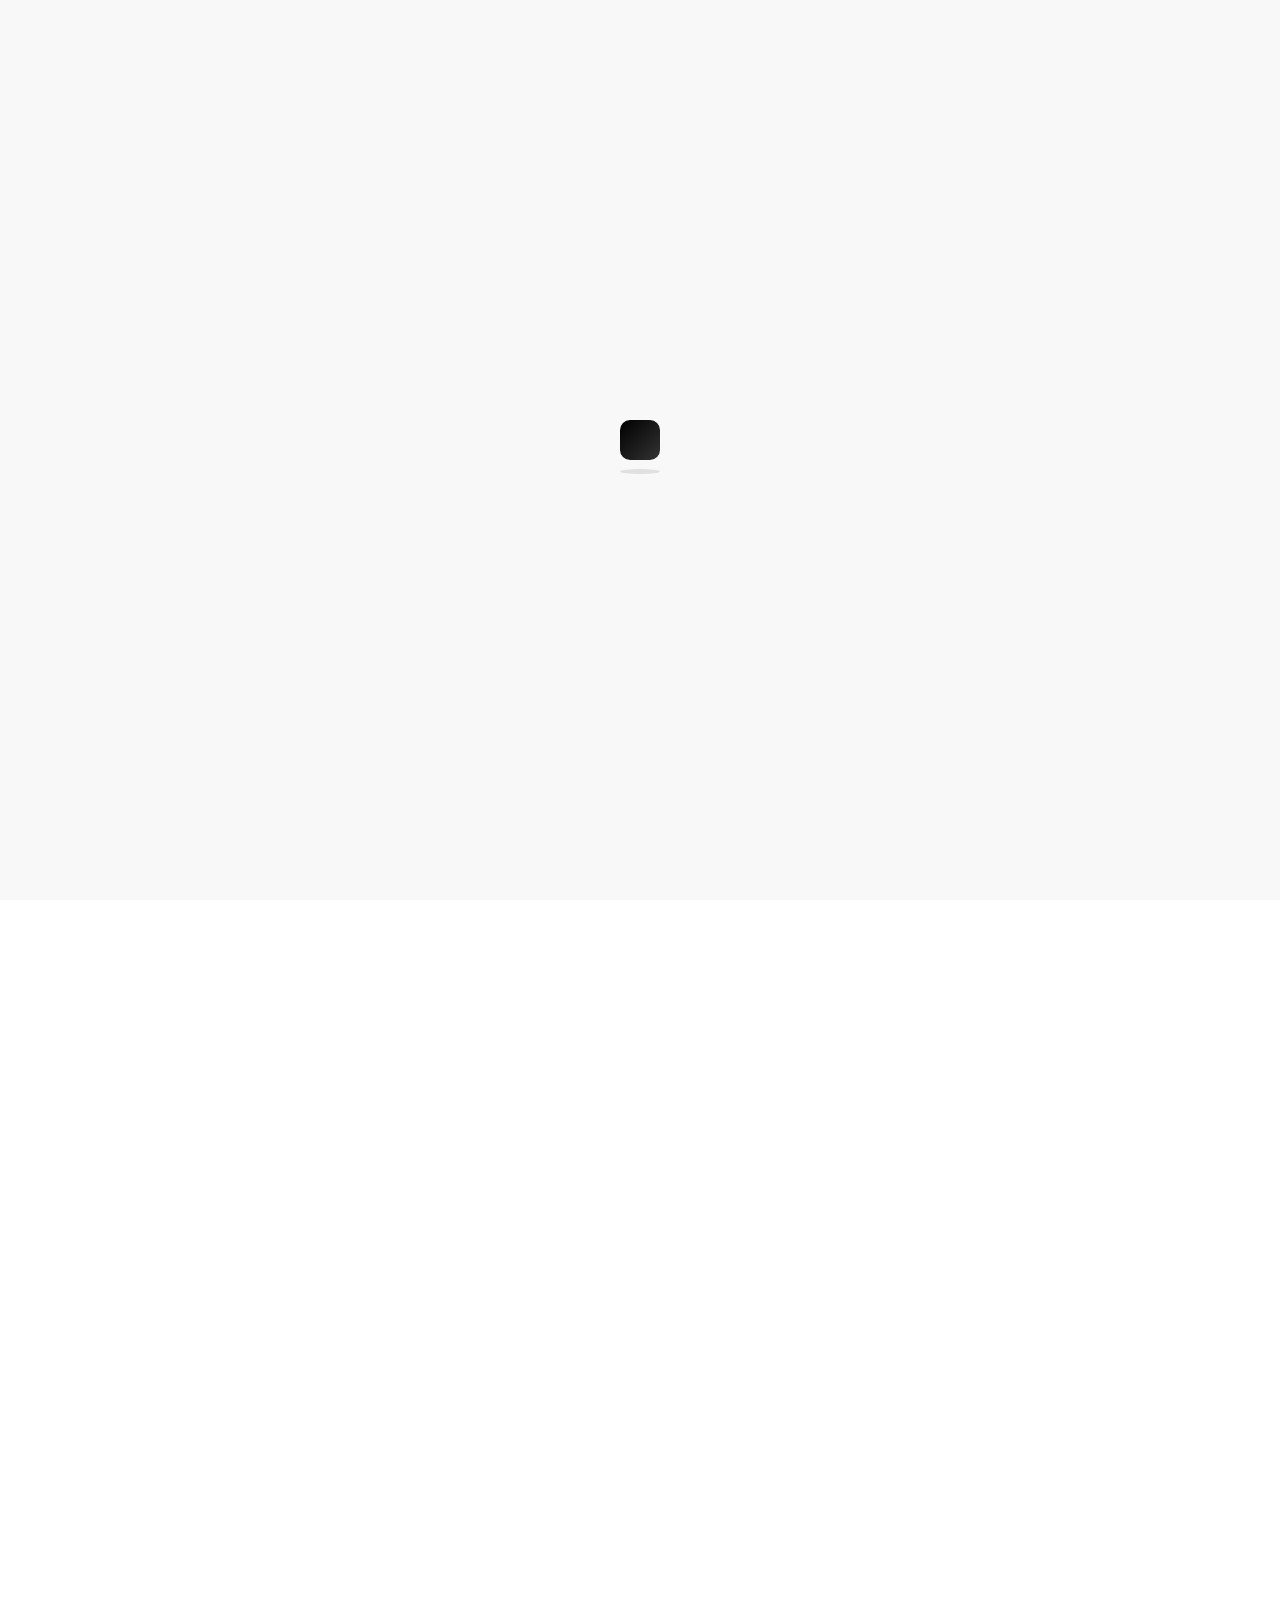
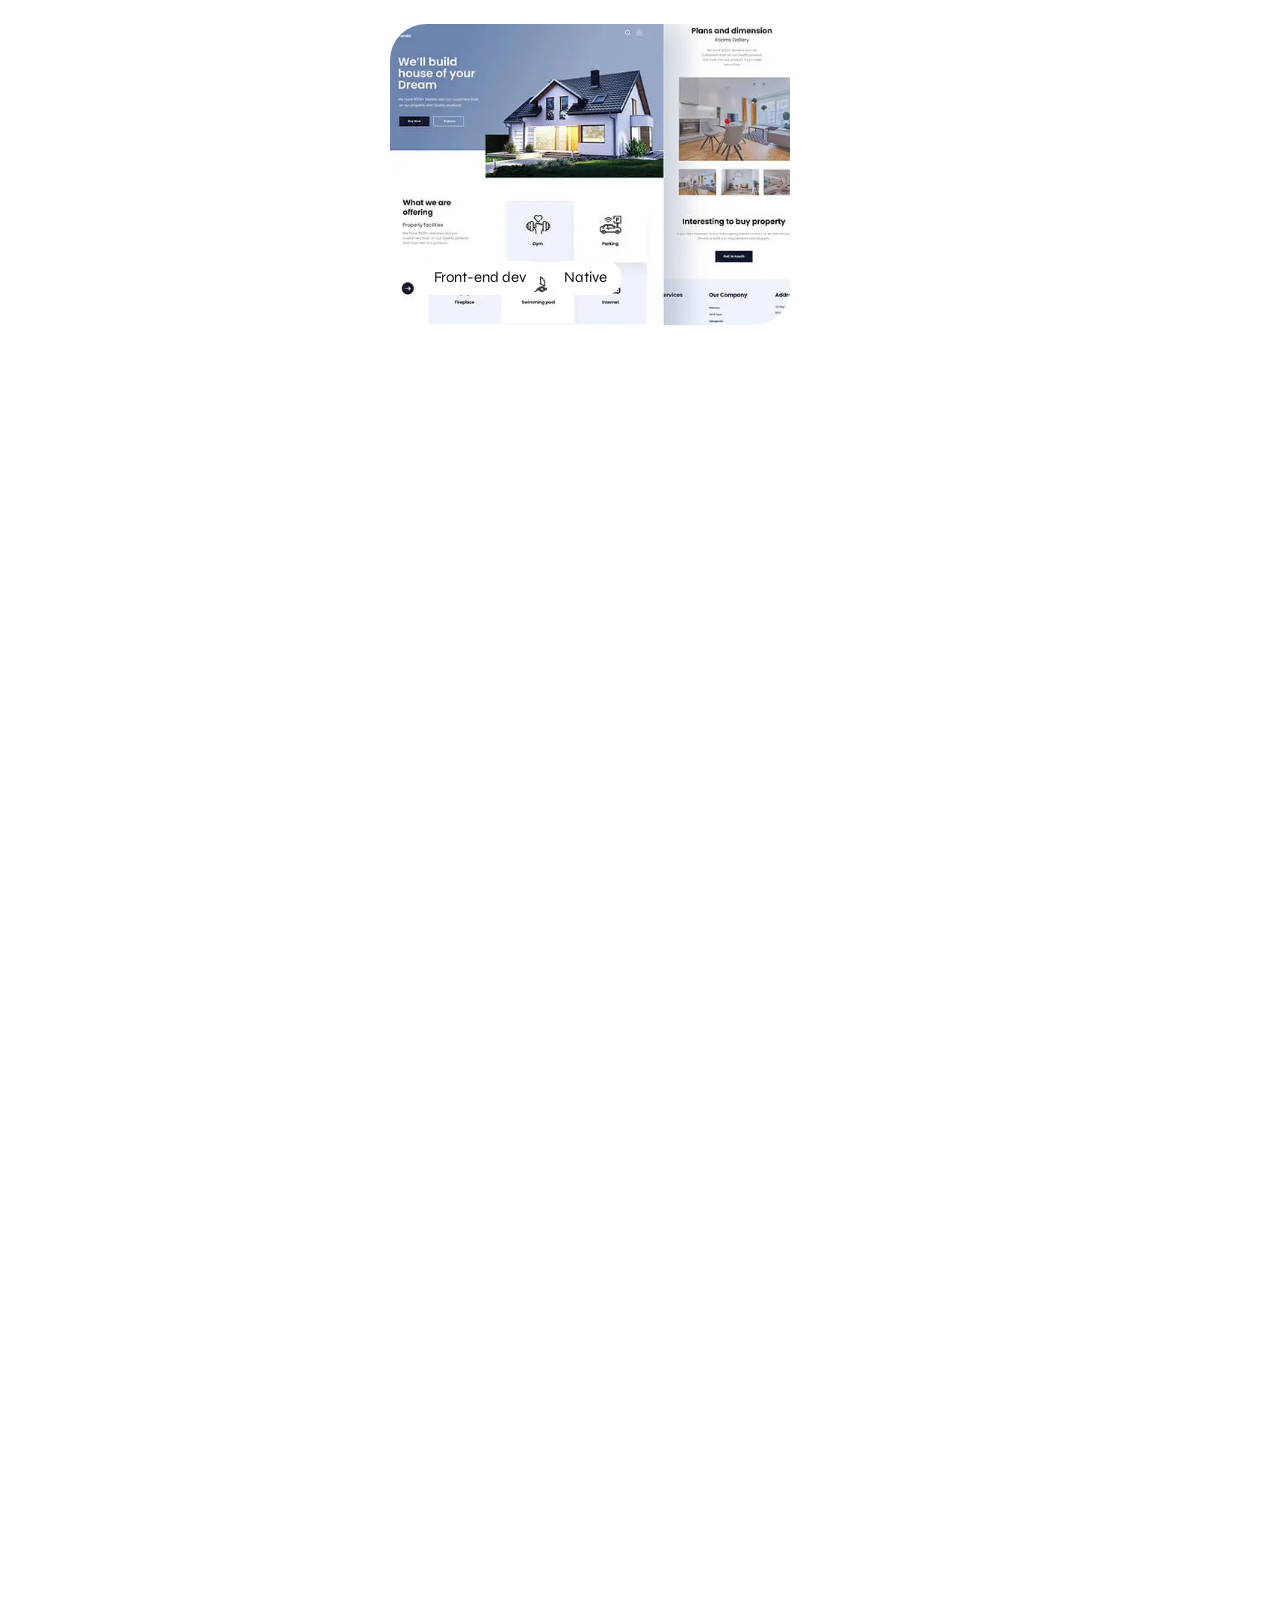
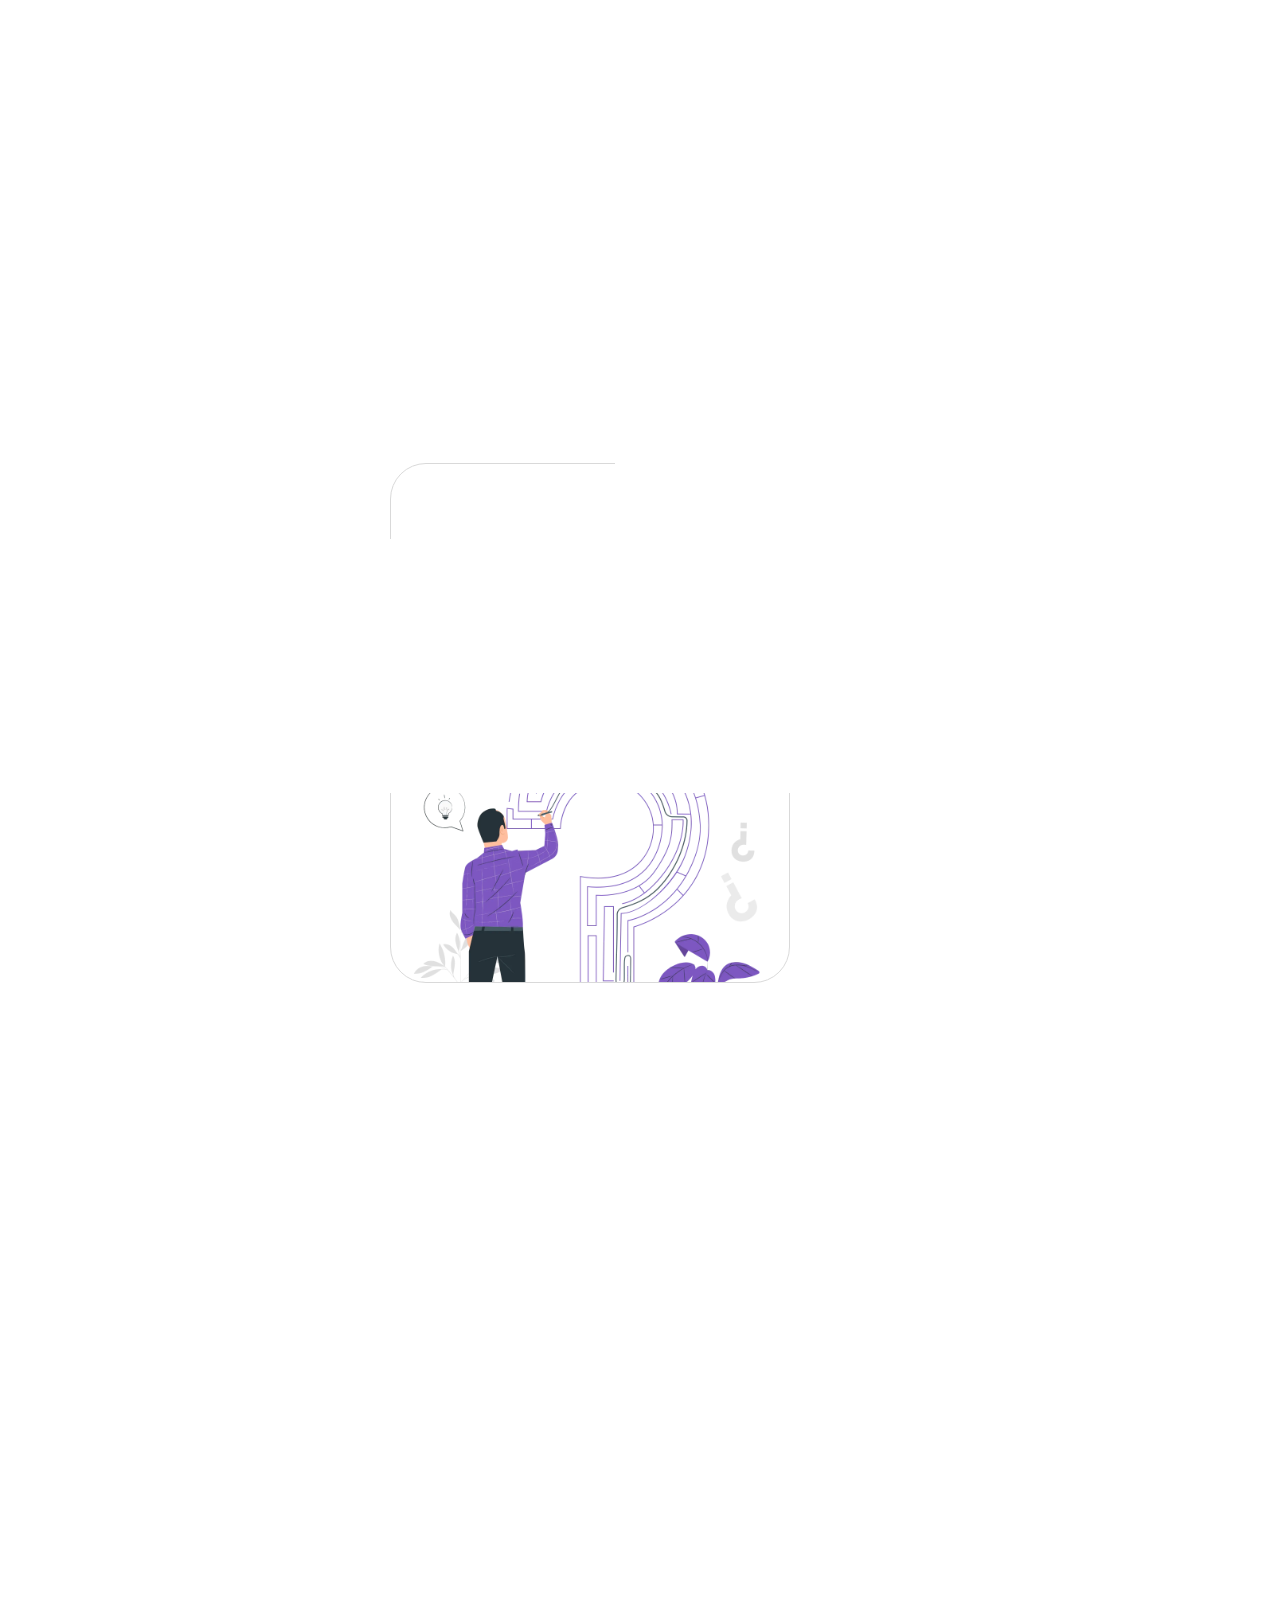
==== index.html @ 7b9ec15d "refactor: update stylesheet links to load with print media for improved performance" ====
<!DOCTYPE html>
<html lang="en" dir="ltr">
  <head>
    <meta charset="UTF-8" />

    <!-- Page Title -->
    <title>Anouar Khalil Azzouz</title>

    <!-- Page Icon -->
    <link rel="icon" href="img/favicon/AK.png" />

    <!-- Viewport Meta-->
    <meta http-equiv="X-UA-Compatible" content="IE=edge" />
    <meta
      name="viewport"
      content="width=device-width, initial-scale=1, maximum-scale=1"
    />
    <meta name="mobile-web-app-capable" content="yes" />
    <meta
      name="google-site-verification"
      content="oonqhAjTRq9hb4JPbHHqnruYHfbL46I64xNKysS7otI"
    />
    <meta
      name="description"
      content="Portfolio website of Anouar Khalil Azzouz, a computer science graduate and AI Master's student specializing in web development and artificial intelligence."
    />
    <meta
      name="keywords"
      content="Anouar Khalil Azzouz, portfolio, website, GitHub Pages, computer science, artificial intelligence, React, web developer, Batna, Algeria"
    />

    <!-- Template Styles Start -->
    <link
      rel="stylesheet"
      href="/css/loaders/loader.css"
      media="print"
      onload="this.media='all'"
    />
    <link
      rel="stylesheet"
      href="/css/plugins.css"
      media="print"
      onload="this.media='all'"
    />
    <link
      rel="stylesheet"
      href="/css/main.css"
      media="print"
      onload="this.media='all'"
    />
    <link
      href="https://fonts.googleapis.com/css2?family=Syne:wght@400..800&display=swap"
      rel="stylesheet"
    />

    <!-- Template Styles End -->

    <!-- Custom Browser Color Start -->
    <meta
      name="theme-color"
      media="(prefers-color-scheme: light)"
      content="#dcdce7"
    />
    <meta
      name="theme-color"
      media="(prefers-color-scheme: dark)"
      content="#111111"
    />
    <meta name="msapplication-navbutton-color" content="#111111" />
    <meta name="apple-mobile-web-app-capable" content="yes" />
    <meta
      name="apple-mobile-web-app-status-bar-style"
      content="black-translucent"
    />
    <!-- Custom Browser Color End -->
  </head>

  <body>
    <!-- Loader Start -->
    <div id="loader" class="loader">
      <div id="loaderContent" class="loader__content">
        <div class="loader__shadow"></div>
        <div class="loader__box"></div>
      </div>
    </div>
    <!-- Loader End -->

    <!-- Header Start -->
    <header id="header" class="header d-flex justify-content-between">
      <!-- Navigation Menu Start -->
      <div class="header__navigation">
        <nav id="menu" class="menu">
          <ul class="menu__list d-flex justify-content-start">
            <li class="menu__item">
              <a class="menu__link btn" href="#home">
                <span class="menu__caption">Home</span>
                <i class="ph-bold ph-house-simple"></i>
              </a>
            </li>
            <li class="menu__item">
              <a class="menu__link btn" href="#portfolio">
                <span class="menu__caption">Portfolio</span>
                <i class="ph-bold ph-squares-four"></i>
              </a>
            </li>
            <li class="menu__item">
              <a class="menu__link btn" href="#about">
                <span class="menu__caption">About Me</span>
                <i class="ph-bold ph-user"></i>
              </a>
            </li>
            <li class="menu__item">
              <a class="menu__link btn" href="#resume">
                <span class="menu__caption">Resume</span>
                <i class="ph-bold ph-article"></i>
              </a>
            </li>
            <li class="menu__item">
              <a class="menu__link btn" href="#contact">
                <span class="menu__caption">Contact</span>
                <i class="ph-bold ph-envelope"></i>
              </a>
            </li>
          </ul>
        </nav>
      </div>
      <!-- Navigation Menu End -->

      <!-- Header Controls Start -->
      <div class="header__controls d-flex justify-content-end">
        <button
          id="color-switcher"
          class="color-switcher header__switcher btn"
          type="button"
          role="switch"
          aria-label="light/dark mode"
          aria-checked="true"
        ></button>
        <a
          id="notify-trigger"
          class="header__trigger btn"
          href="mailto:azzouzkhalil5@gmail.com?subject=Message%20from%20your%20site"
        >
          <span class="trigger__caption">Let's Talk</span>
          <i class="ph-bold ph-chat-dots"></i>
        </a>
      </div>
      <!-- Header Controls End -->
    </header>
    <!-- Header End -->

    <!-- Avatar Side Block Start -->
    <div id="avatar" class="avatar">
      <div
        class="avatar__container d-flex flex-column justify-content-lg-between"
      >
        <!-- image and logo -->
        <div class="avatar__block">
          <div class="avatar__logo d-flex align-items-center"></div>
          <div class="avatar__image">
            <img
              src="img/avatars/myPic.jpg"
              alt="Braxton - Personal Portfolio & Resume HTML Template Avatar"
            />
          </div>
        </div>
        <!-- data caption #1 -->
        <div class="avatar__block">
          <h6>
            <small class="top">Specialization:</small>
            Web Developer
          </h6>
        </div>
        <!-- data caption #2 -->
        <div class="avatar__block">
          <h6>
            <small class="top">Based in:</small>
            Batna, Algeria
          </h6>
        </div>
        <!-- socials and CTA button -->
        <div class="avatar__block">
          <div class="avatar__socials">
            <ul class="socials-square d-flex justify-content-between">
              <li class="socials-square__item">
                <a
                  class="socials-square__link btn"
                  href="https://www.facebook.com/anwrk.azz"
                  target="_blank"
                  ><i class="ph-bold ph-facebook-logo"></i
                ></a>
              </li>
              <li class="socials-square__item">
                <a
                  class="socials-square__link btn"
                  href="https://www.instagram.com/https.khalil.io/"
                  target="_blank"
                  ><i class="ph-bold ph-instagram-logo"></i
                ></a>
              </li>
              <li class="socials-square__item">
                <a
                  class="socials-square__link btn"
                  href="https://www.linkedin.com/in/anwrk/"
                  target="_blank"
                  ><i class="ph-bold ph-linkedin-logo"></i>
                </a>
              </li>
              <li class="socials-square__item">
                <a
                  class="socials-square__link btn"
                  href="https://t.me/Anwr4k"
                  target="_blank"
                  ><i class="ph-bold ph-telegram-logo"></i
                ></a>
              </li>
              <li class="socials-square__item">
                <a
                  class="socials-square__link btn"
                  href="https://github.com/Anwrk"
                  target="_blank"
                  ><i class="ph-bold ph-github-logo"></i
                ></a>
              </li>
            </ul>
          </div>
          <div class="avatar__btnholder">
            <a
              class="btn btn-default btn-fullwidth btn-hover btn-hover-accent"
              href="#contact"
              target="_blank"
            >
              <span class="btn-caption">Let's Work Together!</span>
            </a>
          </div>
        </div>
      </div>
    </div>
    <!-- Avatar Side Block End -->

    <!-- Page Content Start -->
    <div id="content" class="content">
      <div class="content__wrapper">
        <!-- Intro Section Start -->
        <section id="home" class="main intro">
          <!-- Headline Start -->
          <div
            id="headline"
            class="headline d-flex align-items-start flex-column"
            data-speed="1"
          >
            <p class="headline__subtitle animate-headline">
              <svg
                xmlns="http://www.w3.org/2000/svg"
                x="0px"
                y="0px"
                width="13px"
                height="13px"
                viewBox="0 0 13 13"
                fill="currentColor"
              >
                <path
                  fill="currentColor"
                  d="M5.6,12.6c-0.5-0.8-0.7-2.4-1.7-3.5c-1-1-2.7-1.2-3.5-1.7C-0.1,7-0.1,6,0.4,5.6c0.8-0.5,2.3-0.6,3.5-1.8
                  C5,2.8,5.1,1.2,5.6,0.4C6-0.1,7-0.1,7.4,0.4c0.5,0.8,0.7,2.4,1.8,3.5c1.2,1.2,2.6,1.2,3.5,1.7c0.6,0.4,0.6,1.4,0,1.7
                  C11.8,7.9,10.2,8,9.1,9.1c-1,1-1.2,2.7-1.7,3.5C7,13.1,6,13.1,5.6,12.6z"
                />
              </svg>
              <span>Let's meet!</span>
            </p>
            <h1 class="headline__title animate-headline">
              I'm Anouar Khalil Azzouz<br />
              Web Developer & UI Designer.
            </h1>
            <div class="headline__btnholder d-flex flex-column flex-sm-row">
              <a
                class="btn mobile-vertical btn-default btn-hover btn-hover-accent-mobile animate-headline"
                href="#portfolio"
              >
                <span class="btn-caption">My Works</span>
                <i class="ph-bold ph-squares-four"></i>
              </a>
              <a
                class="btn mobile-vertical btn-default btn-hover btn-hover-outline-mobile animate-headline"
                href="soon.html"
              >
                <span class="btn-caption">Download CV</span>
                <i class="ph-bold ph-download-simple"></i>
              </a>
            </div>
          </div>
          <!-- Headline End -->

          <!-- Scroll Button Start -->
          <div class="rotating-btn">
            <a href="#portfolio" class="rotating-btn__link slide-down">
              <!-- SVG rotating text -->
              <svg
                version="1.1"
                xmlns="http://www.w3.org/2000/svg"
                xmlns:xlink="http://www.w3.org/1999/xlink"
                x="0px"
                y="0px"
                viewBox="0 0 120 120"
                style="enable-background: new 0 0 120 120"
                xml:space="preserve"
                class="animate-rotation"
                data-value="360"
              >
                <defs>
                  <path
                    id="textPath"
                    d="M110,59.5c0,27.6-22.4,50-50,50s-50-22.4-50-50s22.4-50,50-50S110,31.9,110,59.5z"
                  />
                </defs>
                <g>
                  <use xlink:href="#textPath" fill="none"></use>
                  <text>
                    <!-- button text here!!! -->
                    <textPath xlink:href="#textPath">
                      Scroll for More * Scroll for More *
                    </textPath>
                  </text>
                </g>
              </svg>
              <!-- arrow icon -->
              <i class="ph-bold ph-arrow-down"></i>
            </a>
          </div>
          <!-- Scroll Button End -->
        </section>
        <!-- Intro Section End -->

        <!-- Portfolio Section Start -->
        <section id="portfolio" class="inner inner-first portfolio">
          <!-- Content Block - H2 Section Title Start -->
          <div class="content__block section-grid-title">
            <p class="h2__subtitle animate-in-up">
              <svg
                xmlns="http://www.w3.org/2000/svg"
                x="0px"
                y="0px"
                width="13px"
                height="13px"
                viewBox="0 0 13 13"
                fill="currentColor"
              >
                <path
                  fill="currentColor"
                  d="M5.6,12.6c-0.5-0.8-0.7-2.4-1.7-3.5c-1-1-2.7-1.2-3.5-1.7C-0.1,7-0.1,6,0.4,5.6c0.8-0.5,2.3-0.6,3.5-1.8
                  C5,2.8,5.1,1.2,5.6,0.4C6-0.1,7-0.1,7.4,0.4c0.5,0.8,0.7,2.4,1.8,3.5c1.2,1.2,2.6,1.2,3.5,1.7c0.6,0.4,0.6,1.4,0,1.7
                  C11.8,7.9,10.2,8,9.1,9.1c-1,1-1.2,2.7-1.7,3.5C7,13.1,6,13.1,5.6,12.6z"
                />
              </svg>
              <span>Portfolio</span>
            </p>
            <h2 class="h2__title animate-in-up">
              Check out my featured projects
            </h2>
          </div>
          <!-- Content Block - H2 Section Title End -->

          <!-- Content Block - Works Gallery Start -->
          <div class="content__block grid-block">
            <div class="container-fluid px-0 inner__gallery">
              <div
                class="row gx-0 my-gallery"
                itemscope
                itemtype="http://schema.org/ImageGallery"
              >
                <!-- Works Gallery Single Item Start -->
                <figure
                  class="col-12 col-md-6 gallery__item grid-item animate-card-2"
                  itemprop="associatedMedia"
                  itemscope
                  itemtype="http://schema.org/ImageObject"
                >
                  <a
                    href="img/works/1400x1400_w01.webp"
                    data-image="img/works/1400x1400_w01.webp"
                    class="gallery__link"
                    itemprop="contentUrl"
                    data-size="1400x1400"
                  >
                    <img
                      src="img/works/800_w01-thumb.webp"
                      class="gallery__image"
                      itemprop="thumbnail"
                      alt="Image description"
                    />
                  </a>
                  <figcaption
                    class="gallery__descr"
                    itemprop="caption description"
                  >
                    <h5>Project</h5>
                    <div class="card__tags d-flex flex-wrap">
                      <span class="rounded-tag opposite">Front-end Dev</span>
                      <span class="rounded-tag opposite">ReactJs</span>
                    </div>
                    <p class="small">
                      Lorem ipsum dolor sit amet, consectetur adipisicing elit.
                      Facilis voluptatem vitae, vel itaque cumque harum dolore
                      ab nulla expedita provident natus nisi eveniet incidunt
                      quibusdam magni in quasi odio perspiciatis!
                    </p>
                  </figcaption>
                </figure>
                <!-- Works Gallery Single Item End -->

                <!-- Works Gallery Single Item Start -->
                <figure
                  class="col-12 col-md-6 gallery__item grid-item animate-card-2"
                  itemprop="associatedMedia"
                  itemscope
                  itemtype="http://schema.org/ImageObject"
                >
                  <a
                    href="img/works/1400x1400_w03.webp"
                    data-image="img/works/800_w03-thumb.webp"
                    class="gallery__link"
                    itemprop="contentUrl"
                    data-size="1400x1400"
                  >
                    <img
                      src="img/works/800_w03-thumb.webp"
                      class="gallery__image"
                      itemprop="thumbnail"
                      alt="Image description"
                    />
                  </a>
                  <figcaption
                    class="gallery__descr opposite"
                    itemprop="caption description"
                  >
                    <h5 class="opposite">Project</h5>
                    <div class="card__tags d-flex flex-wrap">
                      <span class="rounded-tag">Full Stack</span>
                      <span class="rounded-tag">Native</span>
                    </div>
                    <p class="small">
                      Lorem ipsum dolor sit amet, consectetur adipisicing elit.
                      Distinctio laboriosam nam quasi at veritatis suscipit
                      tenetur labore laudantium ipsum. Ducimus nisi velit,
                      labore aliquam asperiores commodi voluptate ipsa? Omnis,
                      expedita?
                    </p>
                  </figcaption>
                </figure>
                <!-- Works Gallery Single Item End -->

                <!-- Works Gallery Single Item Start -->
                <figure
                  class="col-12 col-md-6 gallery__item grid-item animate-card-2"
                  itemprop="associatedMedia"
                  itemscope
                  itemtype="http://schema.org/ImageObject"
                >
                  <a
                    href="img/works/1400x1400_w02.webp"
                    data-image="img/works/800_w02-thumb.webp"
                    class="gallery__link"
                    itemprop="contentUrl"
                    data-size="1400x1400"
                  >
                    <img
                      src="img/works/800_w02-thumb.webp"
                      class="gallery__image"
                      itemprop="thumbnail"
                      alt="Image description"
                    />
                  </a>
                  <figcaption
                    class="gallery__descr opposite"
                    itemprop="caption description"
                  >
                    <h5 class="opposite">Project</h5>
                    <div class="card__tags d-flex flex-wrap">
                      <span class="rounded-tag">Front-end dev</span>
                      <span class="rounded-tag">Native</span>
                    </div>
                    <p class="small">
                      Lorem ipsum dolor sit amet consectetur adipisicing elit.
                      Itaque fugiat id necessitatibus saepe nemo, nisi ea nulla
                      alias cumque. A aliquid eos eius iusto necessitatibus
                      ullam quibusdam distinctio nulla delectus!
                    </p>
                  </figcaption>
                </figure>
                <!-- Works Gallery Single Item End -->

                <!-- Works Gallery Single Item Start -->
                <figure
                  class="col-12 col-md-6 gallery__item grid-item animate-card-2"
                  itemprop="associatedMedia"
                  itemscope
                  itemtype="http://schema.org/ImageObject"
                >
                  <a
                    href="img/works/1400x1400_w04.webp"
                    data-image="img/works/800_w04-thumb.webp"
                    class="gallery__link"
                    itemprop="contentUrl"
                    data-size="1400x1400"
                  >
                    <img
                      src="img/works/800_w04-thumb.webp"
                      class="gallery__image"
                      itemprop="thumbnail"
                      alt="Image description"
                    />
                  </a>
                  <figcaption
                    class="gallery__descr"
                    itemprop="caption description"
                  >
                    <h5>Project</h5>
                    <div class="card__tags d-flex flex-wrap">
                      <span class="rounded-tag opposite">Ui Design</span>
                      <span class="rounded-tag opposite">Figma</span>
                    </div>
                    <p class="small">
                      Lorem ipsum dolor sit amet consectetur adipisicing elit.
                      Magni sit nesciunt blanditiis mollitia quaerat ducimus
                      placeat, vitae laudantium consequatur, impedit
                      necessitatibus amet reiciendis, beatae reprehenderit
                      veritatis molestias repellendus dolorem repudiandae!
                    </p>
                  </figcaption>
                </figure>
                <!-- Works Gallery Single Item End -->
              </div>
            </div>
          </div>
          <div class="btn-group about-descr__btnholder animate-in-up">
            <a
              class="btn extra mobile-vertical btn-default btn-hover btn-hover-accent"
              href="soon.html"
            >
              <span class="btn-caption">Show All</span>
              <i class="ph-bold ph-eye"></i>
            </a>
          </div>
          <!-- Content Block - Works Gallery End -->
        </section>
        <!-- Portfolio Section End -->

        <!-- About Section Start -->
        <section id="about" class="inner about">
          <!-- Content Block - H2 Section Title Start -->
          <div class="content__block section-grid-title">
            <p class="h2__subtitle animate-in-up">
              <svg
                xmlns="http://www.w3.org/2000/svg"
                x="0px"
                y="0px"
                width="13px"
                height="13px"
                viewBox="0 0 13 13"
                fill="currentColor"
              >
                <path
                  fill="currentColor"
                  d="M5.6,12.6c-0.5-0.8-0.7-2.4-1.7-3.5c-1-1-2.7-1.2-3.5-1.7C-0.1,7-0.1,6,0.4,5.6c0.8-0.5,2.3-0.6,3.5-1.8
                  C5,2.8,5.1,1.2,5.6,0.4C6-0.1,7-0.1,7.4,0.4c0.5,0.8,0.7,2.4,1.8,3.5c1.2,1.2,2.6,1.2,3.5,1.7c0.6,0.4,0.6,1.4,0,1.7
                  C11.8,7.9,10.2,8,9.1,9.1c-1,1-1.2,2.7-1.7,3.5C7,13.1,6,13.1,5.6,12.6z"
                />
              </svg>
              <span>About Me</span>
            </p>
            <h2 class="h2__title animate-in-up">
              I turn ideas into digital reality
            </h2>
          </div>
          <!-- Content Block - H2 Section Title End -->

          <!-- Content Block - Achievements Start -->
          <div class="content__block grid-block">
            <div
              class="achievements d-flex flex-column flex-md-row align-items-md-stretch"
            >
              <!-- achievements single item -->
              <div
                class="achievements__item d-flex flex-column grid-item animate-card-3"
              >
                <div class="achievements__card">
                  <p class="achievements__number">2+</p>
                  <p class="achievements__descr">Years of experience</p>
                </div>
              </div>
              <!-- achievements single item -->
              <div
                class="achievements__item d-flex flex-column grid-item animate-card-3"
              >
                <div class="achievements__card">
                  <p class="achievements__number">10+</p>
                  <p class="achievements__descr">Projects done</p>
                </div>
              </div>
            </div>
          </div>
          <!-- Content Block - Achievements End -->

          <!-- Content Block - About Me Data Start -->
          <div class="content__block grid-block block-large">
            <div class="container-fluid p-0">
              <div class="row g-0 justify-content-between">
                <!-- About Me Description Start -->
                <div class="col-12 col-xl-8 grid-item about-descr">
                  <p class="about-descr__text animate-in-up">
                    My name is
                    <a href="#0" class="text-link">Anouar Khalil Azzouz</a>, and
                    I am a dedicated front-end web developer from Batna,
                    Algeria. I have a passion for learning and creating new
                    applications with fast, secure, and clean code.
                  </p>
                  <p class="about-descr__text animate-in-up">
                    I specialize in programming and maintaining responsive
                    websites that provide seamless user experiences. I take
                    pride in crafting dynamic and engaging interfaces by writing
                    optimized and clean code. I stay up-to-date with the latest
                    development tools and techniques to ensure that I deliver
                    cutting-edge web applications.
                  </p>
                  <div class="btn-group about-descr__btnholder animate-in-up">
                    <a
                      class="btn mobile-vertical btn-default btn-hover btn-hover-accent"
                      href="soon.html"
                    >
                      <span class="btn-caption">Download CV</span>
                      <i class="ph-bold ph-download-simple"></i>
                    </a>
                  </div>
                </div>
                <!-- About Me Description End -->

                <!-- About Me Information Start -->
                <div class="col-12 col-xl-4 grid-item about-info">
                  <div class="about-info__item animate-in-up">
                    <h6>
                      <small class="top">Name</small>
                      Anouar Khalil Azzouz
                    </h6>
                  </div>
                  <div class="about-info__item animate-in-up">
                    <h6>
                      <small class="top">Phone</small>
                      <a class="text-link-bold" href="tel:+213 541587945"
                        >+213 541587945</a
                      >
                    </h6>
                  </div>
                  <div class="about-info__item animate-in-up">
                    <h6>
                      <small class="top">Email</small>
                      <a
                        class="text-link-bold"
                        href="mailto:azzouzkhalil5@gmail.com"
                        >azzouzkhalil5@gmail.com</a
                      >
                    </h6>
                  </div>
                  <div class="about-info__item animate-in-up">
                    <h6>
                      <small class="top">Location</small>
                      <a
                        class="text-link-bold"
                        href="https://maps.app.goo.gl/cYp5aUqWQzPMVqW56"
                        target="_blank"
                        >Batna, Algeria</a
                      >
                    </h6>
                  </div>
                </div>
                <!-- About Me Information End -->
              </div>
            </div>
          </div>
          <!-- Content Block - About Me Data End -->

          <!-- Content Block - Services Start -->
          <div class="content__block grid-block">
            <div class="container-fluid p-0">
              <div class="row g-0 align-items-stretch cards">
                <!-- services cards grid single item -->
                <div
                  class="col-12 col-md-6 cards__item grid-item animate-card-2"
                >
                  <div class="cards__card d-flex flex-column">
                    <div class="cards__descr">
                      <h4 class="cards__title animate-in-up">
                        Web<br />development
                      </h4>
                      <div class="cards__tags d-flex flex-wrap animate-in-up">
                        <span class="rounded-tag tag-outline">Frontend</span>
                        <span class="rounded-tag tag-outline">Backend</span>
                        <span class="rounded-tag tag-outline"
                          >Performance Optimization</span
                        >
                      </div>
                      <p class="small cards__text animate-in-up">
                        I work with HTML, CSS, JS, ReactJs, Bootstrap, PHP, and
                        MySQL.
                      </p>
                    </div>
                    <div class="cards__image d-flex animate-in-up">
                      <img
                        src="img/services/1200x900_s01.webp"
                        alt="Service/Feature Image"
                      />
                    </div>
                  </div>
                </div>
                <!-- services grid cards single item -->
                <div
                  class="col-12 col-md-6 cards__item grid-item animate-card-2"
                >
                  <div class="cards__card d-flex flex-column">
                    <div class="cards__descr">
                      <h4 class="cards__title animate-in-up">Web design</h4>
                      <div class="cards__tags d-flex flex-wrap animate-in-up">
                        <span class="rounded-tag tag-outline">UI/UX</span>
                        <span class="rounded-tag tag-outline"
                          >Responsive Design</span
                        >
                        <span class="rounded-tag tag-outline"
                          >Accessibility</span
                        >
                      </div>
                      <p class="small cards__text animate-in-up">
                        I use Figma, Adobe XD, Sketch, Canva, Webflow.
                      </p>
                    </div>
                    <div class="cards__image d-flex animate-in-up">
                      <img
                        src="img/services/1200x900_s02.webp"
                        alt="Service/Feature Image"
                      />
                    </div>
                  </div>
                </div>
                <!-- services grid cards single item -->
                <div
                  class="col-12 col-md-6 cards__item grid-item animate-card-2"
                >
                  <div class="cards__card d-flex flex-column">
                    <div class="cards__descr">
                      <h4 class="cards__title animate-in-up">
                        Problem solving
                      </h4>
                      <div class="cards__tags d-flex flex-wrap animate-in-up">
                        <span class="rounded-tag tag-outline">DSA</span>
                        <span class="rounded-tag tag-outline"
                          >Optimization</span
                        >
                        <span class="rounded-tag tag-outline">Debugging</span>
                      </div>
                      <p class="small cards__text animate-in-up">
                        Algorithm practice, coding challenges, debugging
                        strategies, and optimization techniques.
                      </p>
                    </div>
                    <div class="cards__image d-flex">
                      <img
                        src="img/services/1200x900_s03.webp"
                        alt="Service/Feature Image"
                      />
                    </div>
                  </div>
                </div>
                <!-- services grid cards single item -->
                <div
                  class="col-12 col-md-6 cards__item grid-item animate-card-2"
                >
                  <div class="cards__card d-flex flex-column">
                    <div class="cards__descr">
                      <h4 class="cards__title animate-in-up">
                        Continuous<br />Learning
                      </h4>
                      <div class="cards__tags d-flex flex-wrap animate-in-up">
                        <span class="rounded-tag tag-outline"
                          >Skill Development</span
                        >
                        <span class="rounded-tag tag-outline"
                          >Adaptability</span
                        >
                      </div>
                      <p class="small cards__text animate-in-up">
                        I take online courses, read technical blogs, work on
                        coding projects, and network within the industry.
                      </p>
                    </div>
                    <div class="cards__image d-flex animate-in-up">
                      <img
                        src="img/services/1200x900_s04.webp"
                        alt="Service/Feature Image"
                      />
                    </div>
                  </div>
                </div>
              </div>
            </div>
          </div>
          <!-- Content Block - Services End -->
        </section>
        <!-- About Section End -->

        <!-- Resume Section Start -->
        <section id="resume" class="inner resume">
          <!-- Content Block - H2 Section Title Start -->
          <div class="content__block block-large">
            <p class="h2__subtitle animate-in-up">
              <svg
                xmlns="http://www.w3.org/2000/svg"
                x="0px"
                y="0px"
                width="13px"
                height="13px"
                viewBox="0 0 13 13"
                fill="currentColor"
              >
                <path
                  fill="currentColor"
                  d="M5.6,12.6c-0.5-0.8-0.7-2.4-1.7-3.5c-1-1-2.7-1.2-3.5-1.7C-0.1,7-0.1,6,0.4,5.6c0.8-0.5,2.3-0.6,3.5-1.8
                  C5,2.8,5.1,1.2,5.6,0.4C6-0.1,7-0.1,7.4,0.4c0.5,0.8,0.7,2.4,1.8,3.5c1.2,1.2,2.6,1.2,3.5,1.7c0.6,0.4,0.6,1.4,0,1.7
                  C11.8,7.9,10.2,8,9.1,9.1c-1,1-1.2,2.7-1.7,3.5C7,13.1,6,13.1,5.6,12.6z"
                />
              </svg>
              <span>Resume</span>
            </p>
            <h2 class="h2__title animate-in-up">
              Education and practical experience
            </h2>
          </div>
          <!-- Content Block - H2 Section Title End -->

          <!-- Content Block - Education Start -->
          <div class="content__block block-large">
            <!-- H3 Block Start -->
            <div class="section-h3">
              <h3 class="h3__title animate-in-up">My education</h3>
            </div>
            <!-- H3 Block End -->

            <!-- Education Lines Start -->
            <div class="container-fluid p-0 resume-lines">
              <!-- education single item -->
              <div class="row g-0 resume-lines__item animate-in-up">
                <div class="col-12 col-md-2">
                  <span class="resume-lines__date animate-in-up"
                    >2022 - present</span
                  >
                </div>
                <div class="col-12 col-md-5">
                  <h5 class="resume-lines__title animate-in-up">
                    Bachelor Degree of Computer Science
                  </h5>
                  <p class="resume-lines__source animate-in-up">
                    Faculity Of Science, UC Of Barika
                  </p>
                </div>
              </div>
              <!-- education single item -->
              <div class="row g-0 resume-lines__item animate-in-up">
                <div class="col-12 col-md-2">
                  <span class="resume-lines__date animate-in-up"
                    >2021 - present</span
                  >
                </div>
                <div class="col-12 col-md-5">
                  <h5 class="resume-lines__title animate-in-up">
                    Junior Front End Developer
                  </h5>
                  <p class="resume-lines__source animate-in-up">
                    Self-Initiated Projects / Academic Work
                  </p>
                </div>
              </div>
            </div>
            <!-- Education Lines End -->
          </div>
          <!-- Content Block - Education End -->

          <!-- Content Block - H2 Block Start -->
          <div class="content__block section-title">
            <p class="h2__subtitle animate-in-up">
              <svg
                xmlns="http://www.w3.org/2000/svg"
                x="0px"
                y="0px"
                width="13px"
                height="13px"
                viewBox="0 0 13 13"
                fill="currentColor"
              >
                <path
                  fill="currentColor"
                  d="M5.6,12.6c-0.5-0.8-0.7-2.4-1.7-3.5c-1-1-2.7-1.2-3.5-1.7C-0.1,7-0.1,6,0.4,5.6c0.8-0.5,2.3-0.6,3.5-1.8
                  C5,2.8,5.1,1.2,5.6,0.4C6-0.1,7-0.1,7.4,0.4c0.5,0.8,0.7,2.4,1.8,3.5c1.2,1.2,2.6,1.2,3.5,1.7c0.6,0.4,0.6,1.4,0,1.7
                  C11.8,7.9,10.2,8,9.1,9.1c-1,1-1.2,2.7-1.7,3.5C7,13.1,6,13.1,5.6,12.6z"
                />
              </svg>
              <span>Certifications</span>
            </p>
            <h2 class="h2__title animate-in-up">What I’ve Earned</h2>
          </div>
          <!-- Content Block - H2 Block End -->

          <!-- Content Block - Certifications Slider Start -->
          <div class="content__block">
            <!-- Certifications Slider Start -->
            <div class="certifications-slider">
              <!-- slider main container -->
              <div class="swiper-certifications">
                <!-- additional required wrapper -->
                <div class="swiper-wrapper">
                  <!-- slides -->
                  <div class="swiper-slide">
                    <div class="certifications-card animate-in-up">
                      <div
                        class="certifications-card__tauthor d-flex animate-in-up"
                      >
                        <div class="tauthor__avatar">
                          <img
                            src="img/logo/award_logo.png"
                            alt="Certificate"
                          />
                        </div>
                        <div
                          class="tauthor__info d-flex flex-column justify-content-center"
                        >
                          <p class="tauthor__name">Five Stars Student</p>
                          <p class="tauthor__position">
                            Issued by:
                            <a href="#0" class="text-link-bold" target="_blank"
                              >University</a
                            >
                          </p>
                          <p class="tauthor__position">2025</p>
                        </div>
                      </div>
                      <div class="certifications-card__descr animate-in-up">
                        <p>
                          Earned a 5-star distinction in Computer Science as a
                          top-ranked student. Recognized for excellence in
                          academics, practical projects, and skill development.
                          Engaged in mobility training through MOOCs, alongside
                          active participation in student councils,
                          demonstrating strong dedication and commitment to
                          excellence.
                        </p>
                      </div>
                      <div class="certifications-card__btnholder animate-in-up">
                        <a
                          class="btn mobile-vertical btn-line btn-transparent slide-right"
                          href="soon.html"
                        >
                          <span class="btn-caption">View Certificate</span>
                          <i class="ph-bold ph-arrow-right"></i>
                        </a>
                      </div>
                    </div>
                  </div>
                  <div class="swiper-slide">
                    <div class="certifications-card animate-in-up">
                      <div
                        class="certifications-card__tauthor d-flex animate-in-up"
                      >
                        <div class="tauthor__avatar">
                          <img
                            src="img/logo/CS50x_logo.png"
                            alt="Harvard University"
                          />
                        </div>
                        <div
                          class="tauthor__info d-flex flex-column justify-content-center"
                        >
                          <p class="tauthor__name">Computer Science</p>
                          <p class="tauthor__position">
                            Issued by:
                            <a href="#0" class="text-link-bold" target="_blank"
                              >Harvard University</a
                            >
                          </p>
                          <p class="tauthor__position">December 2024</p>
                        </div>
                      </div>
                      <div class="certifications-card__descr animate-in-up">
                        <p>
                          Successfully completed an intensive course covering C,
                          Python, SQL, web development, and algorithms.
                          Completed 10 problem sets and a final project,
                          demonstrating strong programming and problem-solving
                          skills.
                        </p>
                      </div>
                      <div class="certifications-card__btnholder animate-in-up">
                        <a
                          class="btn mobile-vertical btn-line btn-transparent slide-right"
                          href="#0"
                        >
                          <span class="btn-caption">View Certificate</span>
                          <i class="ph-bold ph-arrow-right"></i>
                        </a>
                      </div>
                    </div>
                  </div>
                  <div class="swiper-slide">
                    <div class="certifications-card animate-in-up">
                      <div
                        class="certifications-card__tauthor d-flex animate-in-up"
                      >
                        <div class="tauthor__avatar">
                          <img src="img/logo/FCC_logo.png" alt="FreeCodeCamp" />
                        </div>
                        <div
                          class="tauthor__info d-flex flex-column justify-content-center"
                        >
                          <p class="tauthor__name">Responsive Web Design</p>
                          <p class="tauthor__position">
                            Issued by:
                            <a href="#0" class="text-link-bold" target="_blank"
                              >FreeCodeCamp</a
                            >
                          </p>
                          <p class="tauthor__position">November 2023</p>
                        </div>
                      </div>
                      <div class="certifications-card__descr animate-in-up">
                        <p>
                          Completed 300 hours of coursework in HTML, CSS,
                          Flexbox, Grid, and responsive design. Built multiple
                          projects with a focus on accessibility, mobile-first
                          development, and best practices in modern web design.
                        </p>
                      </div>
                      <div class="certifications-card__btnholder animate-in-up">
                        <a
                          class="btn mobile-vertical btn-line btn-transparent slide-right"
                          href="#0"
                        >
                          <span class="btn-caption">View Certificate</span>
                          <i class="ph-bold ph-arrow-right"></i>
                        </a>
                      </div>
                    </div>
                  </div>
                  <div class="swiper-slide">
                    <div class="certifications-card animate-in-up">
                      <div
                        class="certifications-card__tauthor d-flex animate-in-up"
                      >
                        <div class="tauthor__avatar">
                          <img
                            src="img/logo/Sololearn_logo.png"
                            alt="JavaScript Algorithms"
                          />
                        </div>
                        <div
                          class="tauthor__info d-flex flex-column justify-content-center"
                        >
                          <p class="tauthor__name">JavaScript Algorithms</p>
                          <p class="tauthor__position">
                            Issued by:
                            <a href="#0" class="text-link-bold" target="_blank"
                              >soloLearn</a
                            >
                          </p>
                          <p class="tauthor__position">March 2024</p>
                        </div>
                      </div>
                      <div class="certifications-card__descr animate-in-up">
                        <p>
                          Completed a course on JavaScript algorithms, mastering
                          recursion, sorting, searching, and data structures.
                          Gained expertise in Big O notation and wrote efficient
                          code to solve real-world challenges.
                        </p>
                      </div>
                      <div class="certifications-card__btnholder animate-in-up">
                        <a
                          class="btn mobile-vertical btn-line btn-transparent slide-right"
                          href="#0"
                        >
                          <span class="btn-caption">View Certificate</span>
                          <i class="ph-bold ph-arrow-right"></i>
                        </a>
                      </div>
                    </div>
                  </div>
                  <div class="swiper-slide">
                    <div class="certifications-card animate-in-up">
                      <div
                        class="certifications-card__tauthor d-flex animate-in-up"
                      >
                        <div class="tauthor__avatar">
                          <img
                            src="img/logo/EFSET_logo.png"
                            alt="English Certificate"
                          />
                        </div>
                        <div
                          class="tauthor__info d-flex flex-column justify-content-center"
                        >
                          <p class="tauthor__name">English</p>
                          <p class="tauthor__position">
                            Issued by:
                            <a href="#0" class="text-link-bold" target="_blank"
                              >EFSET</a
                            >
                          </p>
                          <p class="tauthor__position">November 2024</p>
                        </div>
                      </div>
                      <div class="certifications-card__descr animate-in-up">
                        <p>
                          Earned an advanced English certificate with a score of
                          67/100. Achieved C2 in Reading, C1 in Listening and
                          Writing, and B2 in Speaking, demonstrating strong
                          comprehension and communication.
                        </p>
                      </div>
                      <div class="certifications-card__btnholder animate-in-up">
                        <a
                          class="btn mobile-vertical btn-line btn-transparent slide-right"
                          href="#0"
                        >
                          <span class="btn-caption">View Certificate</span>
                          <i class="ph-bold ph-arrow-right"></i>
                        </a>
                      </div>
                    </div>
                  </div>
                  <div class="swiper-slide">
                    <div class="certifications-card animate-in-up">
                      <div
                        class="certifications-card__tauthor d-flex animate-in-up"
                      >
                        <div class="tauthor__avatar">
                          <img
                            src="img/logo/openUni_logo.png"
                            alt="Information Technology"
                          />
                        </div>
                        <div
                          class="tauthor__info d-flex flex-column justify-content-center"
                        >
                          <p class="tauthor__name">IT in everyday life</p>
                          <p class="tauthor__position">
                            Issued by:
                            <a href="#0" class="text-link-bold" target="_blank"
                              >The Open University</a
                            >
                          </p>
                          <p class="tauthor__position">February 2025</p>
                        </div>
                      </div>
                      <div class="certifications-card__descr animate-in-up">
                        <p>
                          Completed a course on IT's impact on communication,
                          work, and education. Explored accessibility, ethics,
                          and the digital divide, demonstrating a strong
                          understanding of technology’s societal role.
                        </p>
                      </div>
                      <div class="certifications-card__btnholder animate-in-up">
                        <a
                          class="btn mobile-vertical btn-line btn-transparent slide-right"
                          href="#0"
                        >
                          <span class="btn-caption">View Certificate</span>
                          <i class="ph-bold ph-arrow-right"></i>
                        </a>
                      </div>
                    </div>
                  </div>
                </div>
                <!-- navigation buttons -->
                <div
                  class="swiper-button-prev mxd-slider-btn-square mxd-slider-btn-square-prev animate-in-up"
                >
                  <a
                    class="btn btn-square btn-square-s btn-outline slide-left"
                    href="#0"
                  >
                    <i class="ph-bold ph-caret-left"></i>
                  </a>
                </div>
                <div
                  class="swiper-button-next mxd-slider-btn-square mxd-slider-btn-square-next animate-in-up"
                >
                  <a
                    class="btn btn-square btn-square-s btn-outline slide-right"
                    href="#0"
                  >
                    <i class="ph-bold ph-caret-right"></i>
                  </a>
                </div>
              </div>
            </div>
            <!-- Certifications Slider End -->
          </div>
          <!-- Content Block - Certifications Slider End -->
        </section>
        <!-- Resume Section End -->

        <!-- Contact Section Start -->
        <section id="contact" class="inner contact">
          <!-- Content Block - H2 Section Title Start -->
          <div class="content__block section-title">
            <p class="h2__subtitle animate-in-up">
              <svg
                xmlns="http://www.w3.org/2000/svg"
                x="0px"
                y="0px"
                width="13px"
                height="13px"
                viewBox="0 0 13 13"
                fill="currentColor"
              >
                <path
                  fill="currentColor"
                  d="M5.6,12.6c-0.5-0.8-0.7-2.4-1.7-3.5c-1-1-2.7-1.2-3.5-1.7C-0.1,7-0.1,6,0.4,5.6c0.8-0.5,2.3-0.6,3.5-1.8
                  C5,2.8,5.1,1.2,5.6,0.4C6-0.1,7-0.1,7.4,0.4c0.5,0.8,0.7,2.4,1.8,3.5c1.2,1.2,2.6,1.2,3.5,1.7c0.6,0.4,0.6,1.4,0,1.7
                  C11.8,7.9,10.2,8,9.1,9.1c-1,1-1.2,2.7-1.7,3.5C7,13.1,6,13.1,5.6,12.6z"
                />
              </svg>
              <span>Contact</span>
            </p>
            <h2 class="h2__title animate-in-up">
              Let's make something awesome together!
            </h2>
          </div>
          <!-- Content Block - H2 Section Title End -->

          <!-- Content Block - Contact Form Start -->
          <div class="content__block grid-block block-grid-large">
            <div class="form-container">
              <!-- Reply Messages Start -->
              <div class="form__reply centered text-center">
                <i class="ph-bold ph-smiley reply__icon"></i>
                <p class="reply__title">Done!</p>
                <span class="reply__text"
                  >Thanks for your message. I'll get back as soon as
                  possible.</span
                >
              </div>
              <!-- Reply Messages End -->

              <!-- Contact Form Start -->
              <form
                action="https://formspree.io/f/mlddkwdo"
                method="POST"
                class="form contact-form"
                id="contact-form"
              >
                <div class="container-fluid p-0">
                  <div class="row gx-0">
                    <div class="col-12 col-md-6 form__item animate-in-up">
                      <input
                        type="text"
                        name="name"
                        placeholder="Your Name*"
                        required
                      />
                    </div>
                    <div class="col-12 col-md-6 form__item animate-in-up">
                      <input
                        type="email"
                        name="email"
                        placeholder="Email Address*"
                        required
                      />
                    </div>
                    <div class="col-12 form__item animate-in-up">
                      <textarea
                        name="message"
                        placeholder="A Few Words*"
                        required
                      ></textarea>
                    </div>
                    <div class="col-12 form__item animate-in-up">
                      <button
                        class="btn btn-default btn-hover btn-hover-accent"
                        type="submit"
                      >
                        <span class="btn-caption">Send Message</span>
                        <i class="ph-bold ph-paper-plane-tilt"></i>
                      </button>
                    </div>
                  </div>
                </div>
              </form>
              <!-- Contact Form End -->
            </div>
          </div>
          <!-- Content Block - Contact Form End -->

          <!-- Content Block - Teaser Start -->
          <div class="content__block">
            <div class="teaser">
              <p class="teaser__text animate-in-up">Get In Touch</p>
            </div>
          </div>
          <!-- Content Block - Teaser End -->

          <!-- Content Block - Contact Data Start -->
          <div class="content__block">
            <div class="container-fluid p-0 contact-lines animate-in-up">
              <div class="row g-0 contact-lines__item">
                <!-- data item -->
                <div class="col-12 col-md-4 contact-lines__data">
                  <p class="contact-lines__title animate-in-up">Location</p>
                  <p class="contact-lines__text animate-in-up">
                    <a
                      class="text-link-bold"
                      href="https://maps.app.goo.gl/cYp5aUqWQzPMVqW56"
                      target="_blank"
                      >Batna, Algeria</a
                    >
                  </p>
                </div>
                <!-- data item -->
                <div class="col-12 col-md-4 contact-lines__data">
                  <p class="contact-lines__title animate-in-up">Phone</p>
                  <p class="contact-lines__text animate-in-up">
                    <a class="text-link-bold" href="tel:+213 541587945"
                      >+213 541587945</a
                    >
                  </p>
                </div>
                <!-- data item -->
                <div class="col-12 col-md-4 contact-lines__data">
                  <p class="contact-lines__title animate-in-up">Email</p>
                  <p class="contact-lines__text animate-in-up">
                    <a
                      class="text-link-bold"
                      href="mailto:azzouzkhalil5@gmail.com"
                      >azzouzkhalil5@gmail.com</a
                    >
                  </p>
                </div>
              </div>
            </div>
          </div>
          <!-- Content Block - Contact Data End -->
        </section>
        <!-- Contact Section End -->
      </div>
    </div>
    <!-- Page Content End -->

    <!-- Root element of PhotoSwipe. Must have class pswp. -->
    <div class="pswp" tabindex="-1" role="dialog" aria-hidden="true">
      <!-- Background of PhotoSwipe.
      It's a separate element, as animating opacity is faster than rgba(). -->
      <div class="pswp__bg"></div>

      <!-- Slides wrapper with overflow:hidden. -->
      <div class="pswp__scroll-wrap">
        <!-- Container that holds slides. PhotoSwipe keeps only 3 slides in DOM to save memory. -->
        <!-- don't modify these 3 pswp__item elements, data is added later on. -->
        <div class="pswp__container">
          <div class="pswp__item"></div>
          <div class="pswp__item"></div>
          <div class="pswp__item"></div>
        </div>

        <!-- Default (PhotoSwipeUI_Default) interface on top of sliding area. Can be changed. -->
        <div class="pswp__ui pswp__ui--hidden">
          <div class="pswp__top-bar">
            <!--  Controls are self-explanatory. Order can be changed. -->

            <div class="pswp__counter"></div>

            <button
              class="pswp__button pswp__button--close link-s"
              title="Close (Esc)"
            ></button>

            <button
              class="pswp__button pswp__button--share link-s"
              title="Share"
            ></button>

            <button
              class="pswp__button pswp__button--fs link-s"
              title="Toggle fullscreen"
            ></button>

            <button
              class="pswp__button pswp__button--zoom link-s"
              title="Zoom in/out"
            ></button>

            <!-- Preloader demo http://codepen.io/dimsemenov/pen/yyBWoR -->
            <!-- element will get class pswp__preloader-active when preloader is running -->
            <div class="pswp__preloader">
              <div class="pswp__preloader__icn">
                <div class="pswp__preloader__cut">
                  <div class="pswp__preloader__donut"></div>
                </div>
              </div>
            </div>
          </div>

          <div
            class="pswp__share-modal pswp__share-modal--hidden pswp__single-tap"
          >
            <div class="pswp__share-tooltip"></div>
          </div>

          <button
            class="pswp__button pswp__button--arrow--left link-s"
            title="Previous (arrow left)"
          ></button>

          <button
            class="pswp__button pswp__button--arrow--right link-s"
            title="Next (arrow right)"
          ></button>

          <div class="pswp__caption">
            <div class="pswp__caption__center"></div>
          </div>
        </div>
      </div>
    </div>

    <!-- Load Scripts Start -->
    <script src="js/libs.min.js"></script>
    <script>
      const randomX = random(-400, 400);
      const randomY = random(-200, 200);
      const randomDelay = random(0, 50);
      const randomTime = random(20, 40);
      const randomTime2 = random(5, 12);
      const randomAngle = random(-30, 150);

      const blurs = gsap.utils.toArray(".blur");
      blurs.forEach((blur) => {
        gsap.set(blur, {
          x: randomX(-1),
          y: randomX(1),
          rotation: randomAngle(-1),
        });

        moveX(blur, 1);
        moveY(blur, -1);
        rotate(blur, 1);
      });

      function rotate(target, direction) {
        gsap.to(target, randomTime2(), {
          rotation: randomAngle(direction),
          ease: Sine.easeInOut,
          onComplete: rotate,
          onCompleteParams: [target, direction * -1],
        });
      }

      function moveX(target, direction) {
        gsap.to(target, randomTime(), {
          x: randomX(direction),
          ease: Sine.easeInOut,
          onComplete: moveX,
          onCompleteParams: [target, direction * -1],
        });
      }

      function moveY(target, direction) {
        gsap.to(target, randomTime(), {
          y: randomY(direction),
          ease: Sine.easeInOut,
          onComplete: moveY,
          onCompleteParams: [target, direction * -1],
        });
      }

      function random(min, max) {
        const delta = max - min;
        return (direction = 1) => (min + delta * Math.random()) * direction;
      }
    </script>
    <script src="js/app.js"></script>
    <script src="js/gallery-init.js"></script>
    <!-- Load Scripts End -->
  </body>
</html>
---- css/loaders/loader.css ----
:root {
  --_size: 1.6rem;
  --_font-default: "Syne", sans-serif;
  --_font-accent: "Syne", sans-serif;
  --_radius-s: 1.5rem;
  --_radius-m: 2.2rem;
  --_radius-l: 3rem;
  --_radius-xl: 3.6rem;
  --_animspeed-fast: 0.1s;
  --_animspeed-medium: 0.3s;
  --_animspeed-slow: 0.6s;
  --_animbezier: cubic-bezier(0.23, 0.65, 0.74, 1.09);
  /* light color scheme */
  --base--light: #e6ebf4;
  --base-tint--light: #ebf0f7;
  --base-shade--light: #bdc1c8;
  --accent--light: #aa70e0;
  --secondary--light: #7059e2;
  --secondary-rgba--light: rgba(112, 89, 226, 0.3);
  --stroke-controls--light: #a8b0c1;
  --stroke-controls-neutral--light: rgba(0, 0, 0, 0.3);
  --stroke-elements--light: #d1d5e0;
  --t-bright--light: #22232c;
  --t-medium--light: #424550;
  --t-muted--light: #666a79;
  --t-accent--light: #8f56cc;
  --t-secondary--light: #5d4ec4;
  --t-disabled--light: #717586;
  --t-placeholder--light: #969bb2;
  --base-opp--light: #111111;
  --t-opp-bright--light: #ebf0f7;
  --t-opp-medium--light: #C7C6D3;
  --t-opp-muted--light: #A1A1AF;
  --gradient-one--light: #CEC4EF;
  --gradient-two--light: #f5c5cd;
  --gradient-three--light: #ac8fe3;
  /* dark color scheme */
  --base--dark: #111111;
  --base-tint--dark: #161616;
  --base-shade--dark: #000000;
  --accent--dark: #E4B8BF;
  --secondary--dark: #CEC4EF;
  --secondary-rgba--dark: rgba(206, 196, 239, 0.2);
  --stroke-controls--dark: #4B4B51;
  --stroke-controls-neutral--dark: rgba(255, 255, 255, 0.3);
  --stroke-elements--dark: #303033;
  --t-bright--dark: #e9e9f1;
  --t-medium--dark: #C7C6D3;
  --t-muted--dark: #A1A1AF;
  --t-accent--dark: #E1BAC5;
  --t-secondary--dark: #CEC4EF;
  --t-disabled--dark: #8B8A91;
  --t-placeholder--dark: #58585E;
  --base-opp--dark: #fafafa;
  --t-opp-bright--dark: #121319;
  --t-opp-medium--dark: #626577;
  --t-opp-muted--dark: #717586;
  --gradient-one--dark: #a287d5;
  --gradient-two--dark: #E4B8BF;
  --gradient-three--dark: #8b6bc5;
  /* permanent colors */
  --per-base: #111111;
  --per-base-tint: #212121;
  --per-stroke-controls: rgba(255, 255, 255, 0.4);
  --t-per-bright-light: #ffffff;
  --t-per-medium-light: #f2f2f2;
  --t-per-muted-light: #C7C6D3;
  --t-per-bright-dark: #27293b;
  --t-per-medium-dark: #626577;
  --t-per-muted-dark: #717586;
}

@media only screen and (min-width: 1600px) {
  :root {
    --_radius-s: 1.7rem;
    --_radius-m: 2.6rem;
  }
}

/* defaults */
@media (prefers-color-scheme: light) {
  :root {
    --base: var(--base--light);
    --base-tint: var(--base-tint--light);
    --base-shade: var(--base-shade--light);
    --accent: var(--accent--light);
    --secondary: var(--secondary--light);
    --secondary-rgba: var(--secondary-rgba--light);
    --stroke-controls: var(--stroke-controls--light);
    --stroke-controls-neutral: var(--stroke-controls-neutral--light);
    --stroke-elements: var(--stroke-elements--light);
    --t-bright: var(--t-bright--light);
    --t-medium: var(--t-medium--light);
    --t-muted: var(--t-muted--light);
    --t-accent: var(--t-accent--light);
    --t-secondary: var(--t-secondary--light);
    --t-disabled: var(--t-disabled--light);
    --t-placeholder: var(--t-placeholder--light);
    --base-opp: var(--base-opp--light);
    --t-opp-bright: var(--t-opp-bright--light);
    --t-opp-medium: var(--t-opp-medium--light);
    --t-opp-muted: var(--t-opp-muted--light);
    --gradient-one: var(--gradient-one--light);
    --gradient-two: var(--gradient-two--light);
    --gradient-three: var(--gradient-three--light);
  }
}

@media (prefers-color-scheme: dark) {
  :root {
    --base: var(--base--dark);
    --base-tint: var(--base-tint--dark);
    --base-shade: var(--base-shade--dark);
    --accent: var(--accent--dark);
    --secondary: var(--secondary--dark);
    --secondary-rgba: var(--secondary-rgba--dark);
    --stroke-controls: var(--stroke-controls--dark);
    --stroke-controls-neutral: var(--stroke-controls-neutral--dark);
    --stroke-elements: var(--stroke-elements--dark);
    --t-bright: var(--t-bright--dark);
    --t-medium: var(--t-medium--dark);
    --t-muted: var(--t-muted--dark);
    --t-accent: var(--t-accent--dark);
    --t-secondary: var(--t-secondary--dark);
    --t-disabled: var(--t-disabled--dark);
    --t-placeholder: var(--t-placeholder--dark);
    --base-opp: var(--base-opp--dark);
    --t-opp-bright: var(--t-opp-bright--dark);
    --t-opp-medium: var(--t-opp-medium--dark);
    --t-opp-muted: var(--t-opp-muted--dark);
    --gradient-one: var(--gradient-one--dark);
    --gradient-two: var(--gradient-two--dark);
    --gradient-three: var(--gradient-three--dark);
  }
}

[color-scheme=light] {
  --base: var(--base--light);
  --base-tint: var(--base-tint--light);
  --base-shade: var(--base-shade--light);
  --accent: var(--accent--light);
  --secondary: var(--secondary--light);
  --secondary-rgba: var(--secondary-rgba--light);
  --stroke-controls: var(--stroke-controls--light);
  --stroke-controls-neutral: var(--stroke-controls-neutral--light);
  --stroke-elements: var(--stroke-elements--light);
  --t-bright: var(--t-bright--light);
  --t-medium: var(--t-medium--light);
  --t-muted: var(--t-muted--light);
  --t-accent: var(--t-accent--light);
  --t-secondary: var(--t-secondary--light);
  --t-disabled: var(--t-disabled--light);
  --t-placeholder: var(--t-placeholder--light);
  --base-opp: var(--base-opp--light);
  --t-opp-bright: var(--t-opp-bright--light);
  --t-opp-medium: var(--t-opp-medium--light);
  --t-opp-muted: var(--t-opp-muted--light);
  --gradient-one: var(--gradient-one--light);
  --gradient-two: var(--gradient-two--light);
  --gradient-three: var(--gradient-three--light);
}

[color-scheme=dark] {
  --base: var(--base--dark);
  --base-tint: var(--base-tint--dark);
  --base-shade: var(--base-shade--dark);
  --accent: var(--accent--dark);
  --secondary: var(--secondary--dark);
  --secondary-rgba: var(--secondary-rgba--dark);
  --stroke-controls: var(--stroke-controls--dark);
  --stroke-controls-neutral: var(--stroke-controls-neutral--dark);
  --stroke-elements: var(--stroke-elements--dark);
  --t-bright: var(--t-bright--dark);
  --t-medium: var(--t-medium--dark);
  --t-muted: var(--t-muted--dark);
  --t-accent: var(--t-accent--dark);
  --t-secondary: var(--t-secondary--dark);
  --t-disabled: var(--t-disabled--dark);
  --t-placeholder: var(--t-placeholder--dark);
  --base-opp: var(--base-opp--dark);
  --t-opp-bright: var(--t-opp-bright--dark);
  --t-opp-medium: var(--t-opp-medium--dark);
  --t-opp-muted: var(--t-opp-muted--dark);
  --gradient-one: var(--gradient-one--dark);
  --gradient-two: var(--gradient-two--dark);
  --gradient-three: var(--gradient-three--dark);
}

/* ------------------------------------------------*/
/* Loader Styles Start */
/* ------------------------------------------------*/
.loader {
  position: fixed;
  top: 0;
  right: 0;
  bottom: 0;
  left: 0;
  z-index: 9999;
  background-color: var(--base-tint);
  opacity: 1;
  visibility: visible;
  -webkit-transition: all var(--_animspeed-slow) ease-in-out;
  -moz-transition: all var(--_animspeed-slow) ease-in-out;
  transition: all var(--_animspeed-slow) ease-in-out;
}

.loader.loaded {
  background-color: var(--base);
  opacity: 0;
  visibility: hidden;
}

.loader__content {
  position: absolute;
  left: 50%;
  top: 50%;
  bottom: auto;
  right: auto;
  -webkit-transform: translateX(-50%) translateY(-50%);
  -moz-transform: translateX(-50%) translateY(-50%);
  -ms-transform: translateX(-50%) translateY(-50%);
  transform: translateX(-50%) translateY(-50%);
  width: 40px;
  height: 60px;
  -webkit-transition: opacity var(--_animspeed-medium) ease-in-out;
  -moz-transition: opacity var(--_animspeed-medium) ease-in-out;
  transition: opacity var(--_animspeed-medium) ease-in-out;
  opacity: 1;
}

.loader__content.fade-out {
  opacity: 0;
}

.loader__box {
  width: 40px;
  height: 40px;
  background: var(--accent);
  background: -moz-linear-gradient(315deg, var(--accent) 0%, var(--secondary) 100%);
  background: linear-gradient(135deg, var(--accent) 0%, var(--secondary) 100%);
  -webkit-animation: jump 0.5s linear infinite;
  -moz-animation: jump 0.5s linear infinite;
  animation: jump 0.5s linear infinite;
  -moz-border-radius: 10px;
  border-radius: 10px;
}

@-webkit-keyframes jump {
  17% {
    border-bottom-right-radius: 10px;
  }

  25% {
    -webkit-transform: translateY(9px) rotate(22.5deg);
    transform: translateY(9px) rotate(22.5deg);
  }

  50% {
    -webkit-transform: translateY(18px) scale(1, 0.9) rotate(45deg);
    transform: translateY(18px) scale(1, 0.9) rotate(45deg);
    border-bottom-right-radius: 40px;
  }

  75% {
    -webkit-transform: translateY(9px) rotate(67.5deg);
    transform: translateY(9px) rotate(67.5deg);
  }

  100% {
    -webkit-transform: translateY(0) rotate(90deg);
    transform: translateY(0) rotate(90deg);
  }
}

@-moz-keyframes jump {
  17% {
    -moz-border-radius-bottomright: 10px;
    border-bottom-right-radius: 10px;
  }

  25% {
    -moz-transform: translateY(9px) rotate(22.5deg);
    transform: translateY(9px) rotate(22.5deg);
  }

  50% {
    -moz-transform: translateY(18px) scale(1, 0.9) rotate(45deg);
    transform: translateY(18px) scale(1, 0.9) rotate(45deg);
    -moz-border-radius-bottomright: 40px;
    border-bottom-right-radius: 40px;
  }

  75% {
    -moz-transform: translateY(9px) rotate(67.5deg);
    transform: translateY(9px) rotate(67.5deg);
  }

  100% {
    -moz-transform: translateY(0) rotate(90deg);
    transform: translateY(0) rotate(90deg);
  }
}

@keyframes jump {
  17% {
    -moz-border-radius-bottomright: 10px;
    border-bottom-right-radius: 10px;
  }

  25% {
    -webkit-transform: translateY(9px) rotate(22.5deg);
    -moz-transform: translateY(9px) rotate(22.5deg);
    transform: translateY(9px) rotate(22.5deg);
  }

  50% {
    -webkit-transform: translateY(18px) scale(1, 0.9) rotate(45deg);
    -moz-transform: translateY(18px) scale(1, 0.9) rotate(45deg);
    transform: translateY(18px) scale(1, 0.9) rotate(45deg);
    -moz-border-radius-bottomright: 40px;
    border-bottom-right-radius: 40px;
  }

  75% {
    -webkit-transform: translateY(9px) rotate(67.5deg);
    -moz-transform: translateY(9px) rotate(67.5deg);
    transform: translateY(9px) rotate(67.5deg);
  }

  100% {
    -webkit-transform: translateY(0) rotate(90deg);
    -moz-transform: translateY(0) rotate(90deg);
    transform: translateY(0) rotate(90deg);
  }
}

.loader__shadow {
  width: 40px;
  height: 5px;
  background-color: var(--base-shade);
  position: absolute;
  top: 49px;
  left: 0;
  -moz-border-radius: 50%;
  border-radius: 50%;
  -webkit-animation: shadow 0.5s linear infinite;
  -moz-animation: shadow 0.5s linear infinite;
  animation: shadow 0.5s linear infinite;
}

@-webkit-keyframes shadow {
  50% {
    -webkit-transform: scale(1.2, 1);
    transform: scale(1.2, 1);
  }
}

@-moz-keyframes shadow {
  50% {
    -moz-transform: scale(1.2, 1);
    transform: scale(1.2, 1);
  }
}

@keyframes shadow {
  50% {
    -webkit-transform: scale(1.2, 1);
    -moz-transform: scale(1.2, 1);
    transform: scale(1.2, 1);
  }
}

/* ------------------------------------------------*/
/* Loader Styles End */
/* ------------------------------------------------*/
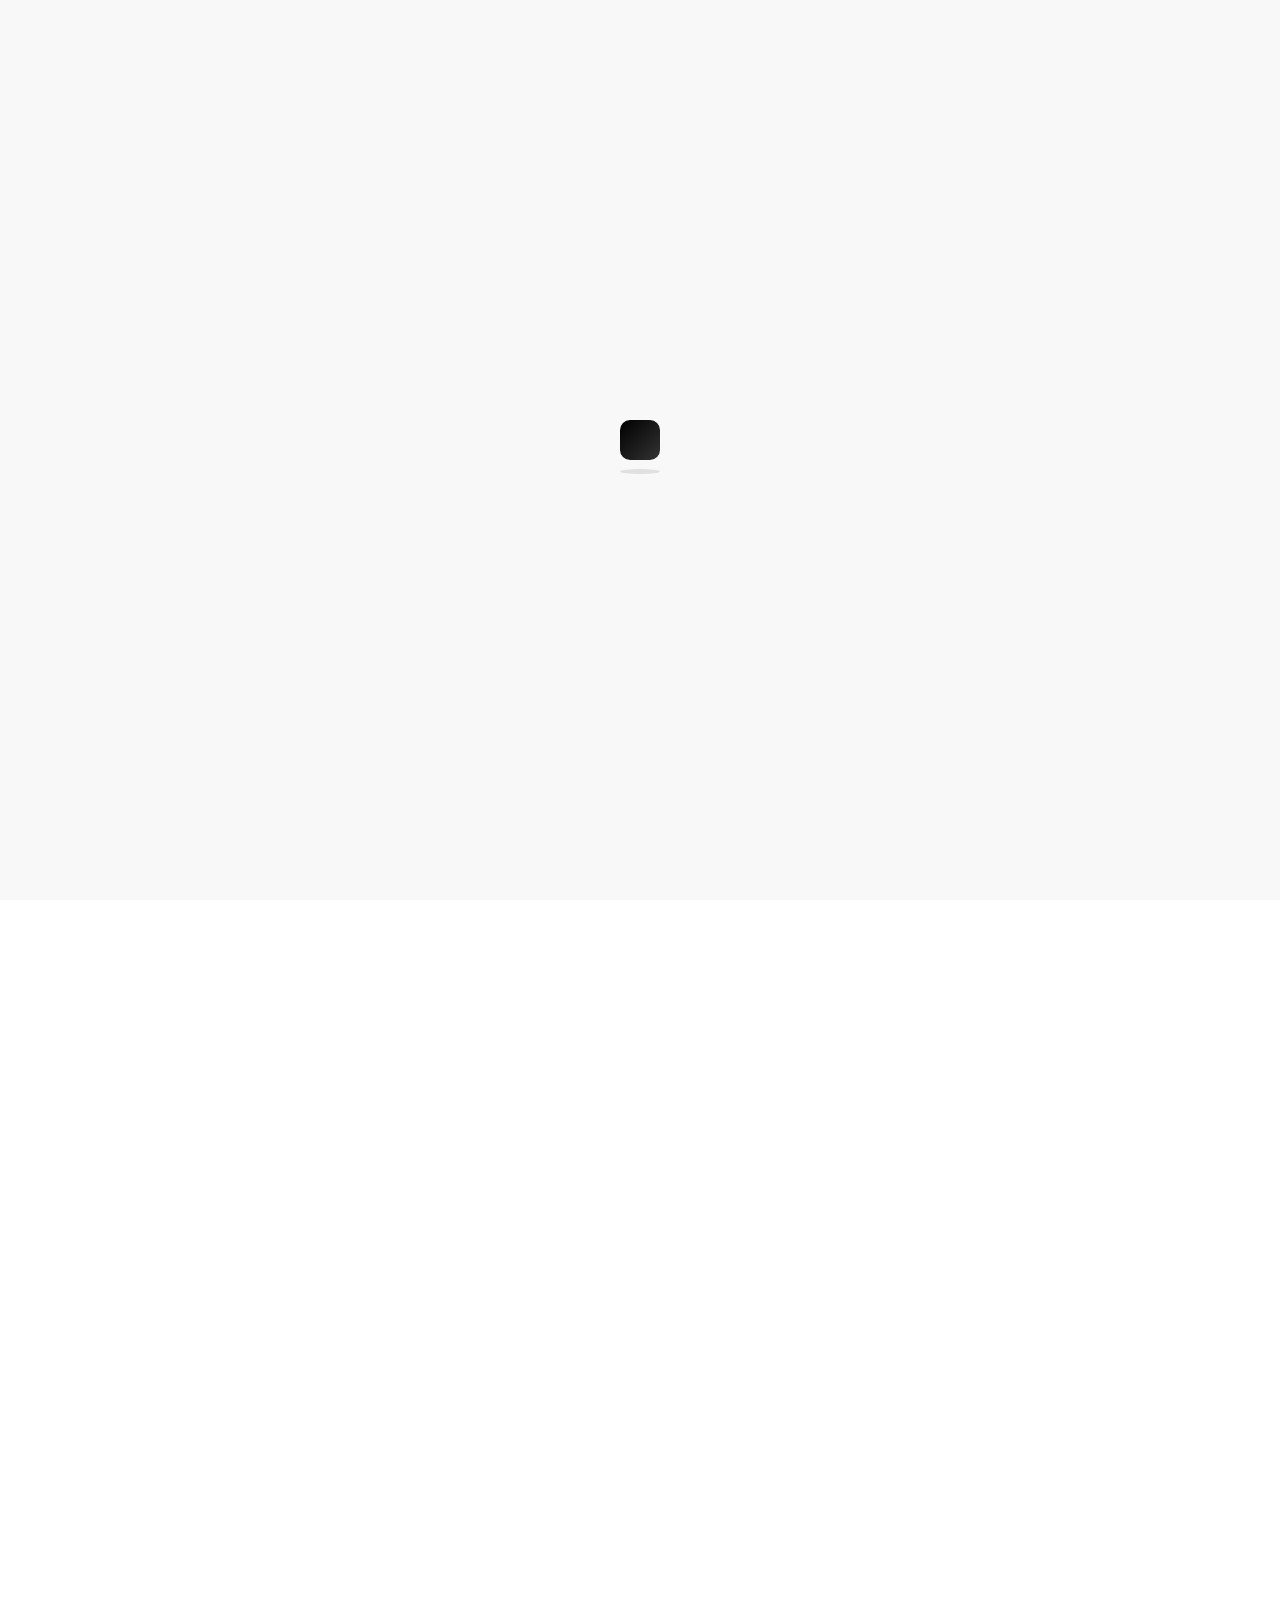
==== commit 25e67d1a: "refactor: optimize Google Fonts loading with preconnect and preload for improved performance" ====
--- a/index.html
+++ b/index.html
@@ -28,6 +28,30 @@
       name="keywords"
       content="Anouar Khalil Azzouz, portfolio, website, GitHub Pages, computer science, artificial intelligence, React, web developer, Batna, Algeria"
     />
+    <!-- Preconnect to Google Fonts domains -->
+    <link rel="preconnect" href="https://fonts.googleapis.com" />
+    <link rel="preconnect" href="https://fonts.gstatic.com" crossorigin />
+
+    <!-- Preload the stylesheet -->
+    <link
+      rel="preload"
+      as="style"
+      href="https://fonts.googleapis.com/css2?family=Syne:wght@400..800&display=swap"
+    />
+
+    <!-- Load the stylesheet non-blocking -->
+    <link
+      href="https://fonts.googleapis.com/css2?family=Syne:wght@400..800&display=swap"
+      rel="stylesheet"
+      media="all"
+      onload="this.media='all'"
+    />
+    <noscript>
+      <link
+        href="https://fonts.googleapis.com/css2?family=Syne:wght@400..800&display=swap"
+        rel="stylesheet"
+      />
+    </noscript>
 
     <!-- Template Styles Start -->
     <link
@@ -47,10 +71,6 @@
       href="/css/main.css"
       media="print"
       onload="this.media='all'"
-    />
-    <link
-      href="https://fonts.googleapis.com/css2?family=Syne:wght@400..800&display=swap"
-      rel="stylesheet"
     />
 
     <!-- Template Styles End -->
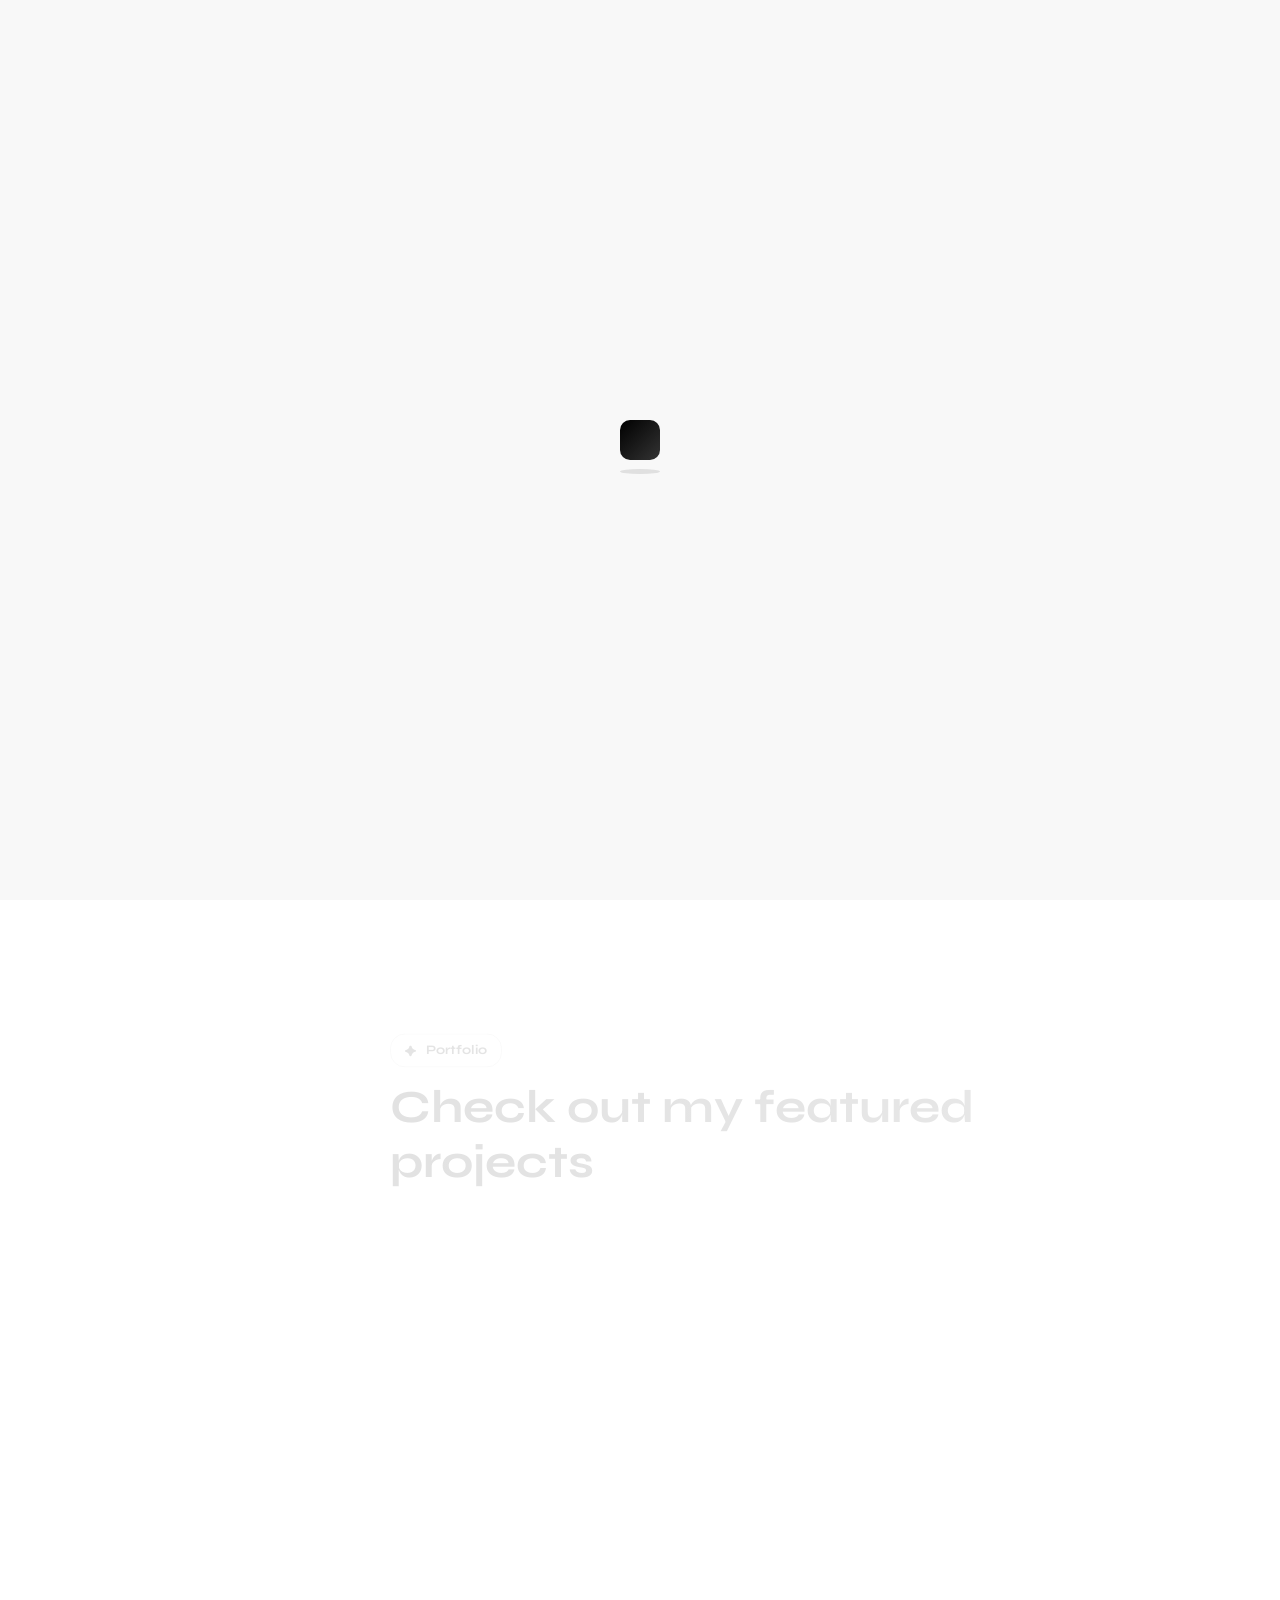
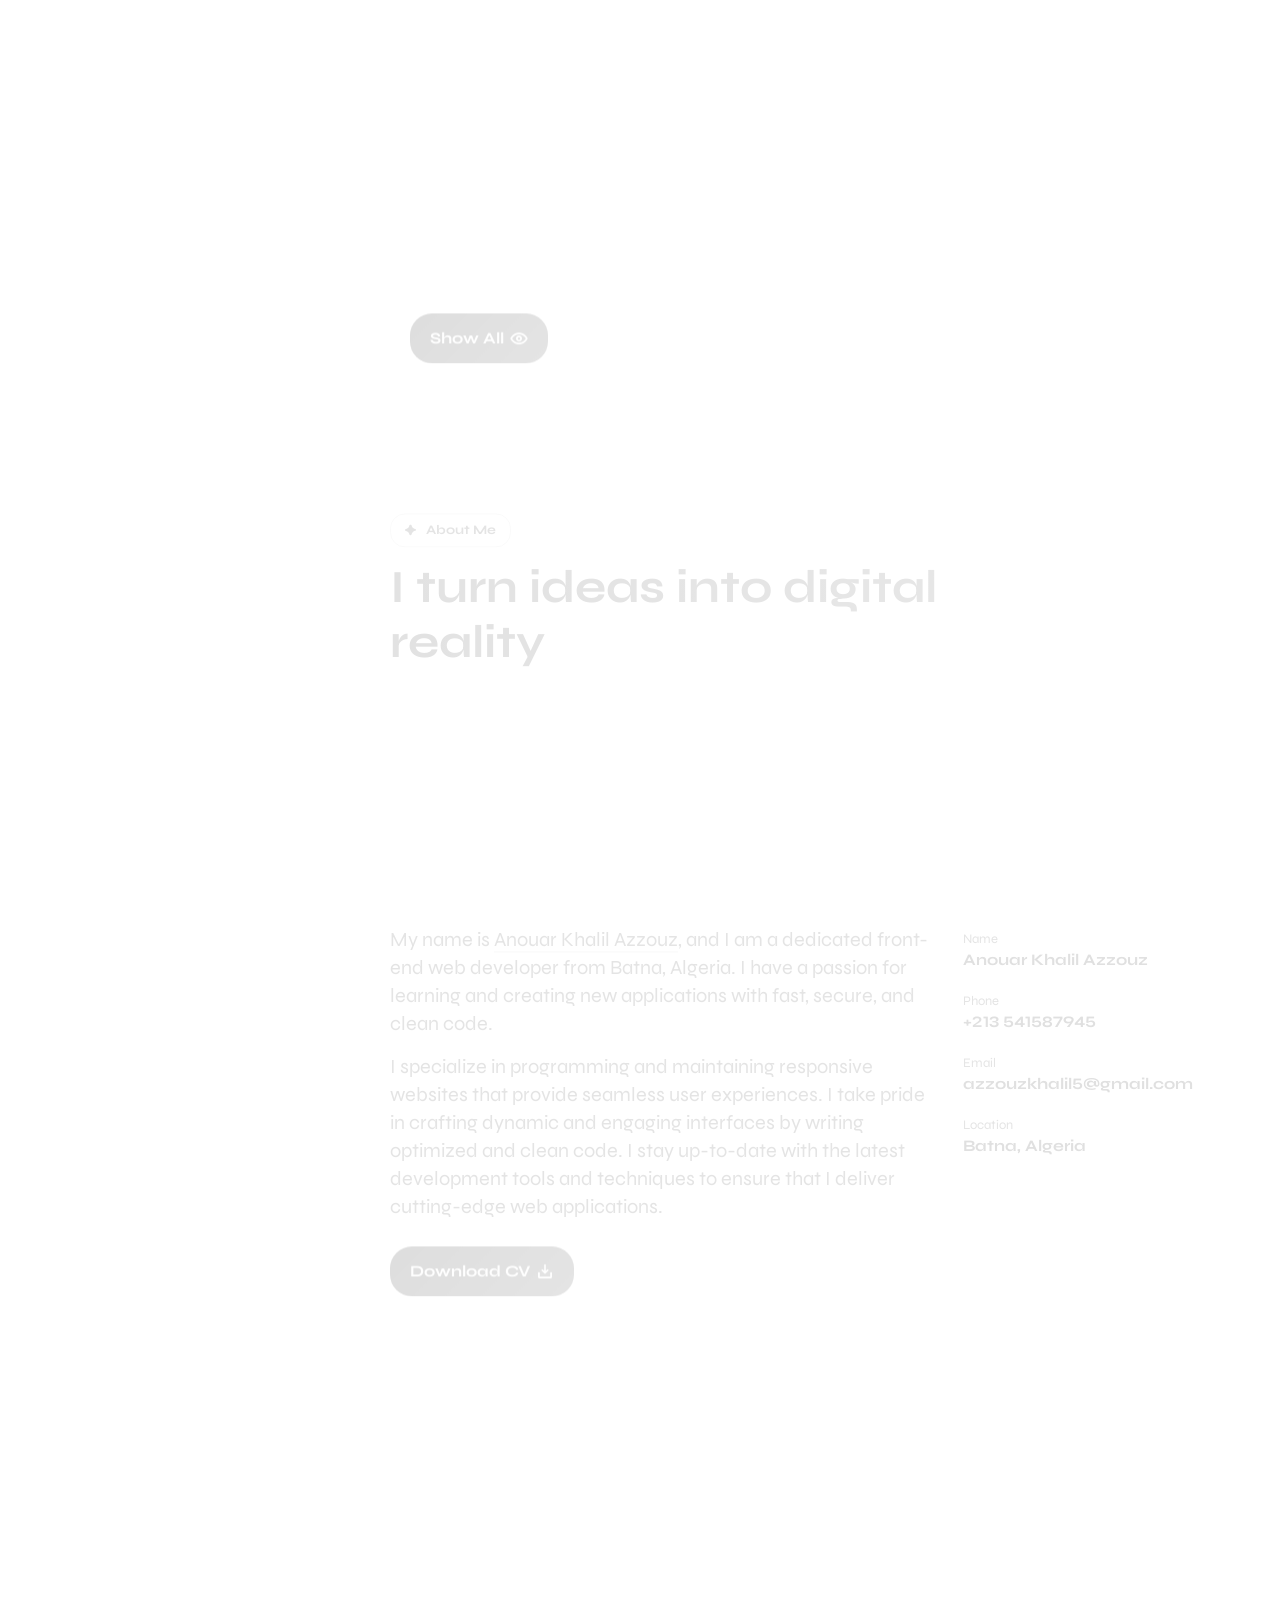
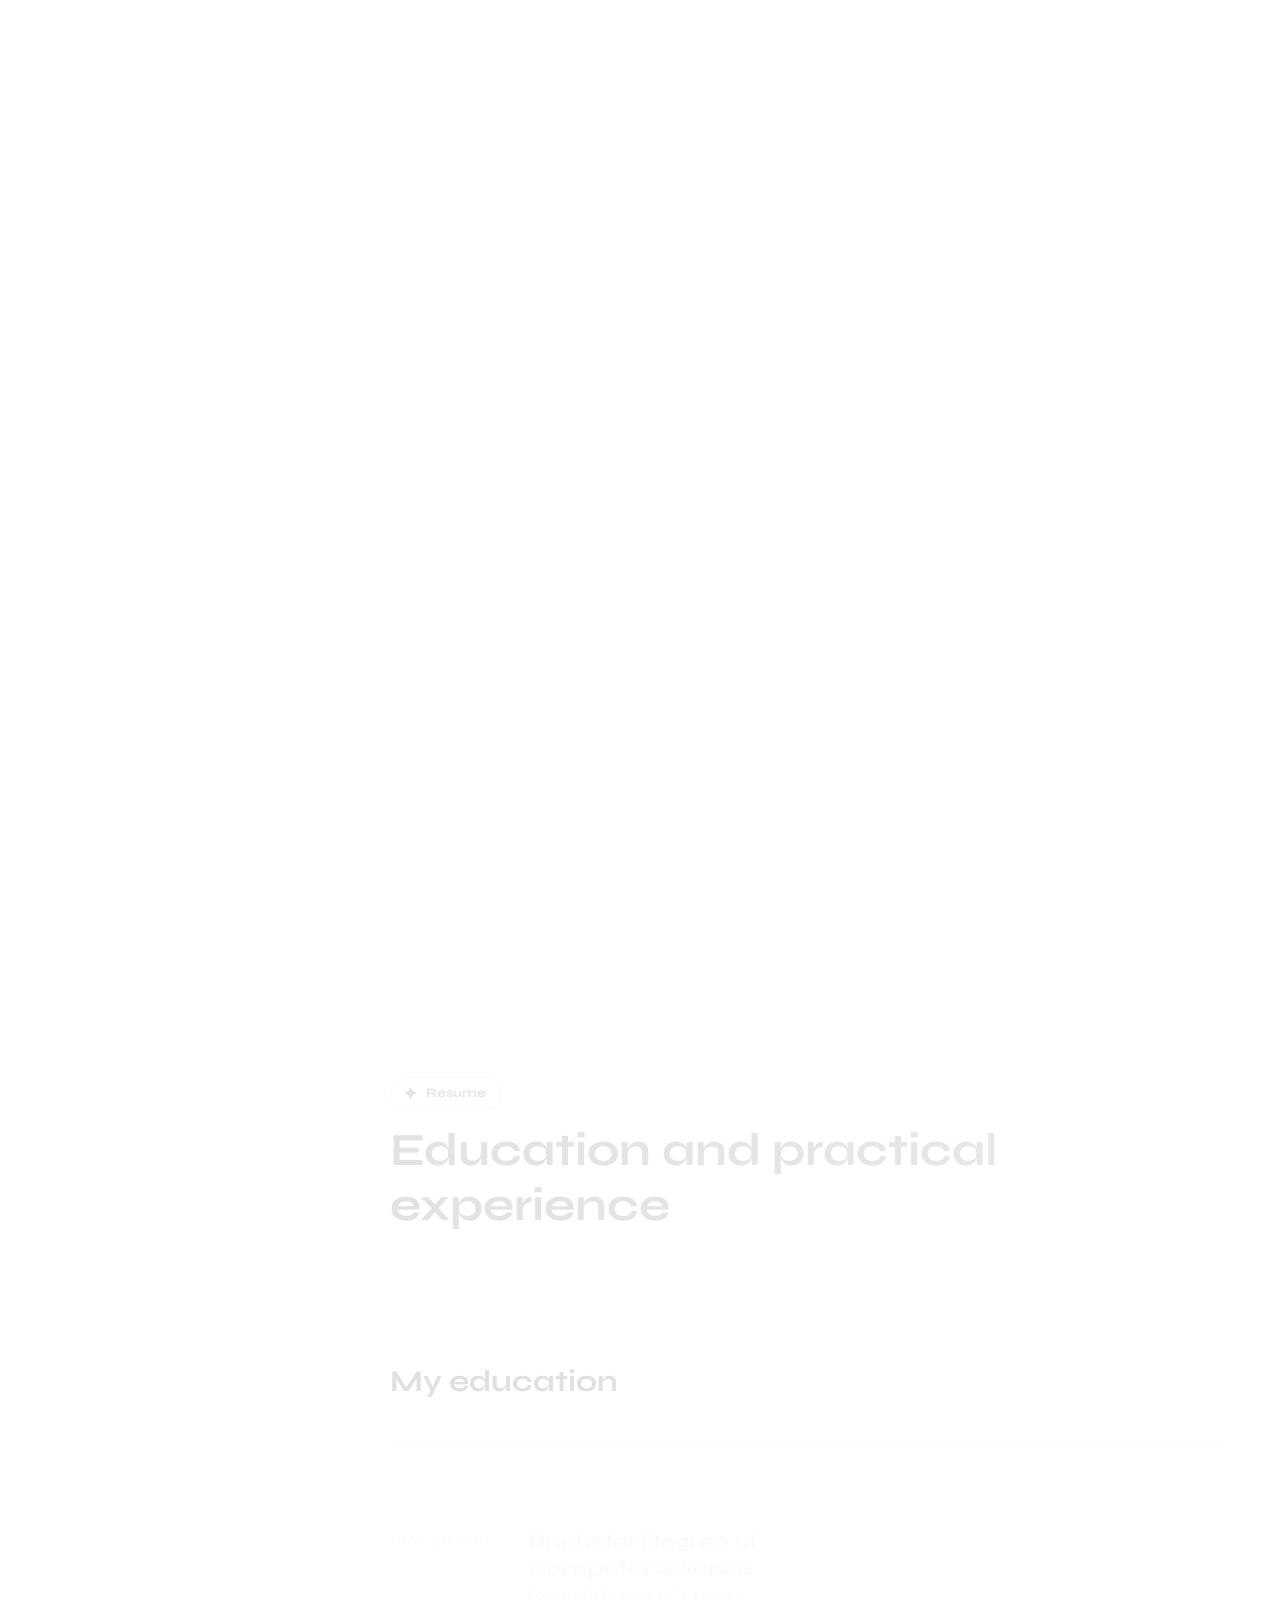
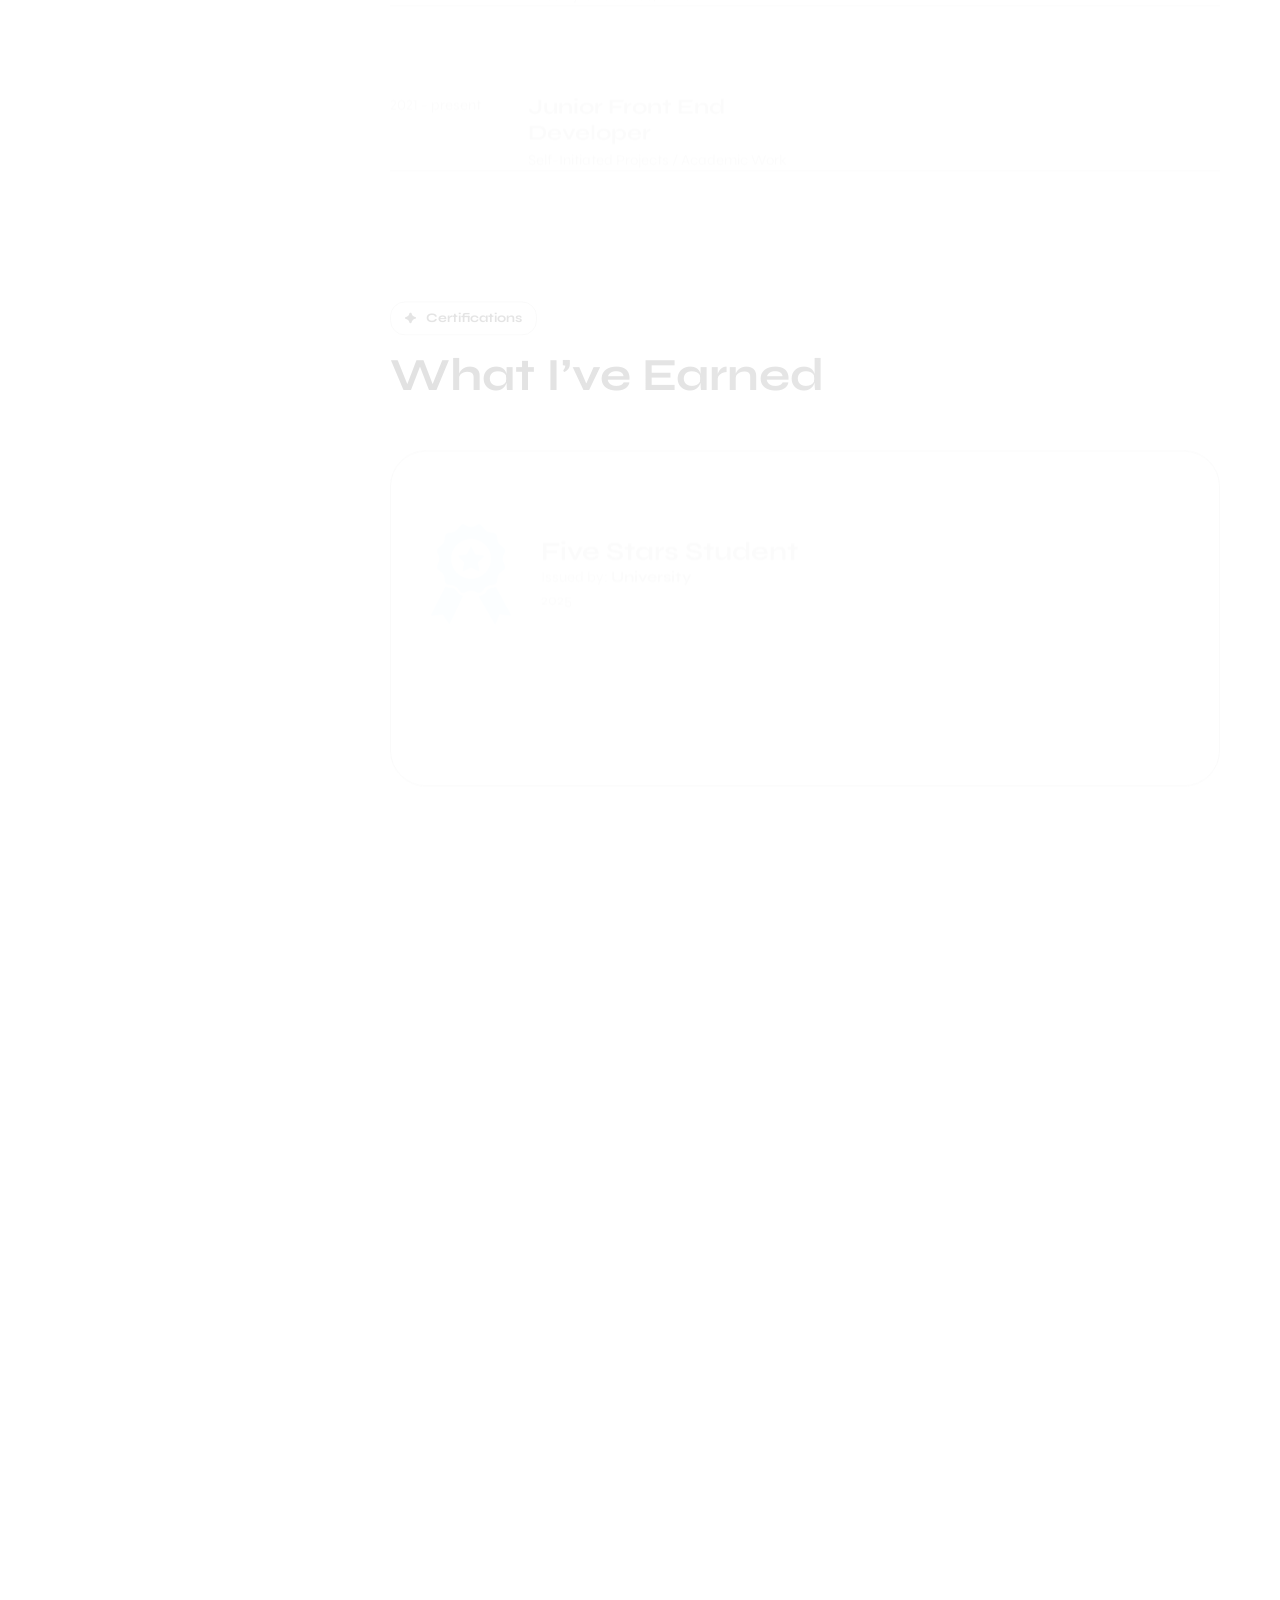
==== commit bbfba75e: "Move favicon to root and update <head> link" ====
--- a/index.html
+++ b/index.html
@@ -7,7 +7,7 @@
     <title>Anouar Khalil Azzouz</title>
 
     <!-- Page Icon -->
-    <link rel="icon" href="img/favicon/AK.png" />
+    <link rel="icon" href="/favicon.png" type="image/png" />
 
     <!-- Viewport Meta-->
     <meta http-equiv="X-UA-Compatible" content="IE=edge" />
@@ -54,24 +54,9 @@
     </noscript>
 
     <!-- Template Styles Start -->
-    <link
-      rel="stylesheet"
-      href="/css/loaders/loader.css"
-      media="print"
-      onload="this.media='all'"
-    />
-    <link
-      rel="stylesheet"
-      href="/css/plugins.css"
-      media="print"
-      onload="this.media='all'"
-    />
-    <link
-      rel="stylesheet"
-      href="/css/main.css"
-      media="print"
-      onload="this.media='all'"
-    />
+    <link rel="stylesheet" href="/css/loaders/loader.css" />
+    <link rel="stylesheet" href="/css/plugins.css" />
+    <link rel="stylesheet" href="/css/main.css" />
 
     <!-- Template Styles End -->
 
@@ -1449,59 +1434,6 @@
 
     <!-- Load Scripts Start -->
     <script src="js/libs.min.js"></script>
-    <script>
-      const randomX = random(-400, 400);
-      const randomY = random(-200, 200);
-      const randomDelay = random(0, 50);
-      const randomTime = random(20, 40);
-      const randomTime2 = random(5, 12);
-      const randomAngle = random(-30, 150);
-
-      const blurs = gsap.utils.toArray(".blur");
-      blurs.forEach((blur) => {
-        gsap.set(blur, {
-          x: randomX(-1),
-          y: randomX(1),
-          rotation: randomAngle(-1),
-        });
-
-        moveX(blur, 1);
-        moveY(blur, -1);
-        rotate(blur, 1);
-      });
-
-      function rotate(target, direction) {
-        gsap.to(target, randomTime2(), {
-          rotation: randomAngle(direction),
-          ease: Sine.easeInOut,
-          onComplete: rotate,
-          onCompleteParams: [target, direction * -1],
-        });
-      }
-
-      function moveX(target, direction) {
-        gsap.to(target, randomTime(), {
-          x: randomX(direction),
-          ease: Sine.easeInOut,
-          onComplete: moveX,
-          onCompleteParams: [target, direction * -1],
-        });
-      }
-
-      function moveY(target, direction) {
-        gsap.to(target, randomTime(), {
-          y: randomY(direction),
-          ease: Sine.easeInOut,
-          onComplete: moveY,
-          onCompleteParams: [target, direction * -1],
-        });
-      }
-
-      function random(min, max) {
-        const delta = max - min;
-        return (direction = 1) => (min + delta * Math.random()) * direction;
-      }
-    </script>
     <script src="js/app.js"></script>
     <script src="js/gallery-init.js"></script>
     <!-- Load Scripts End -->
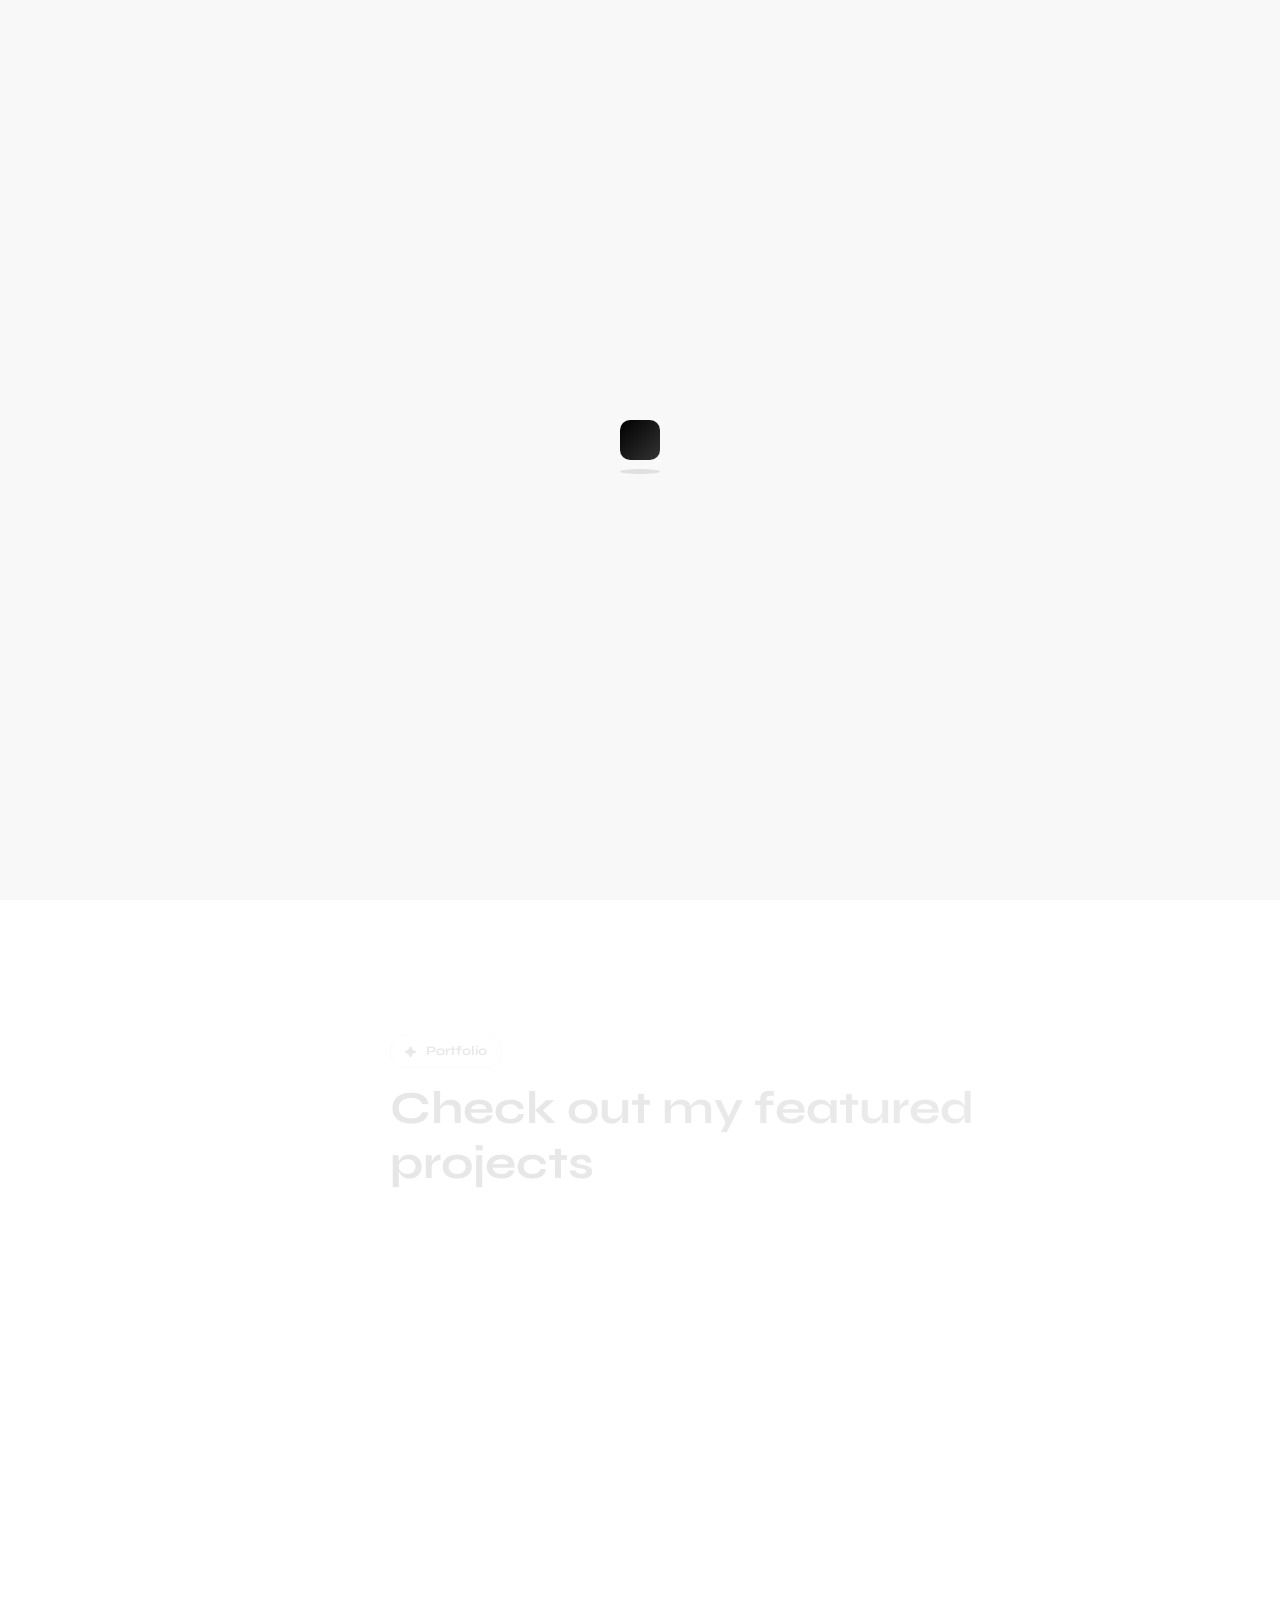
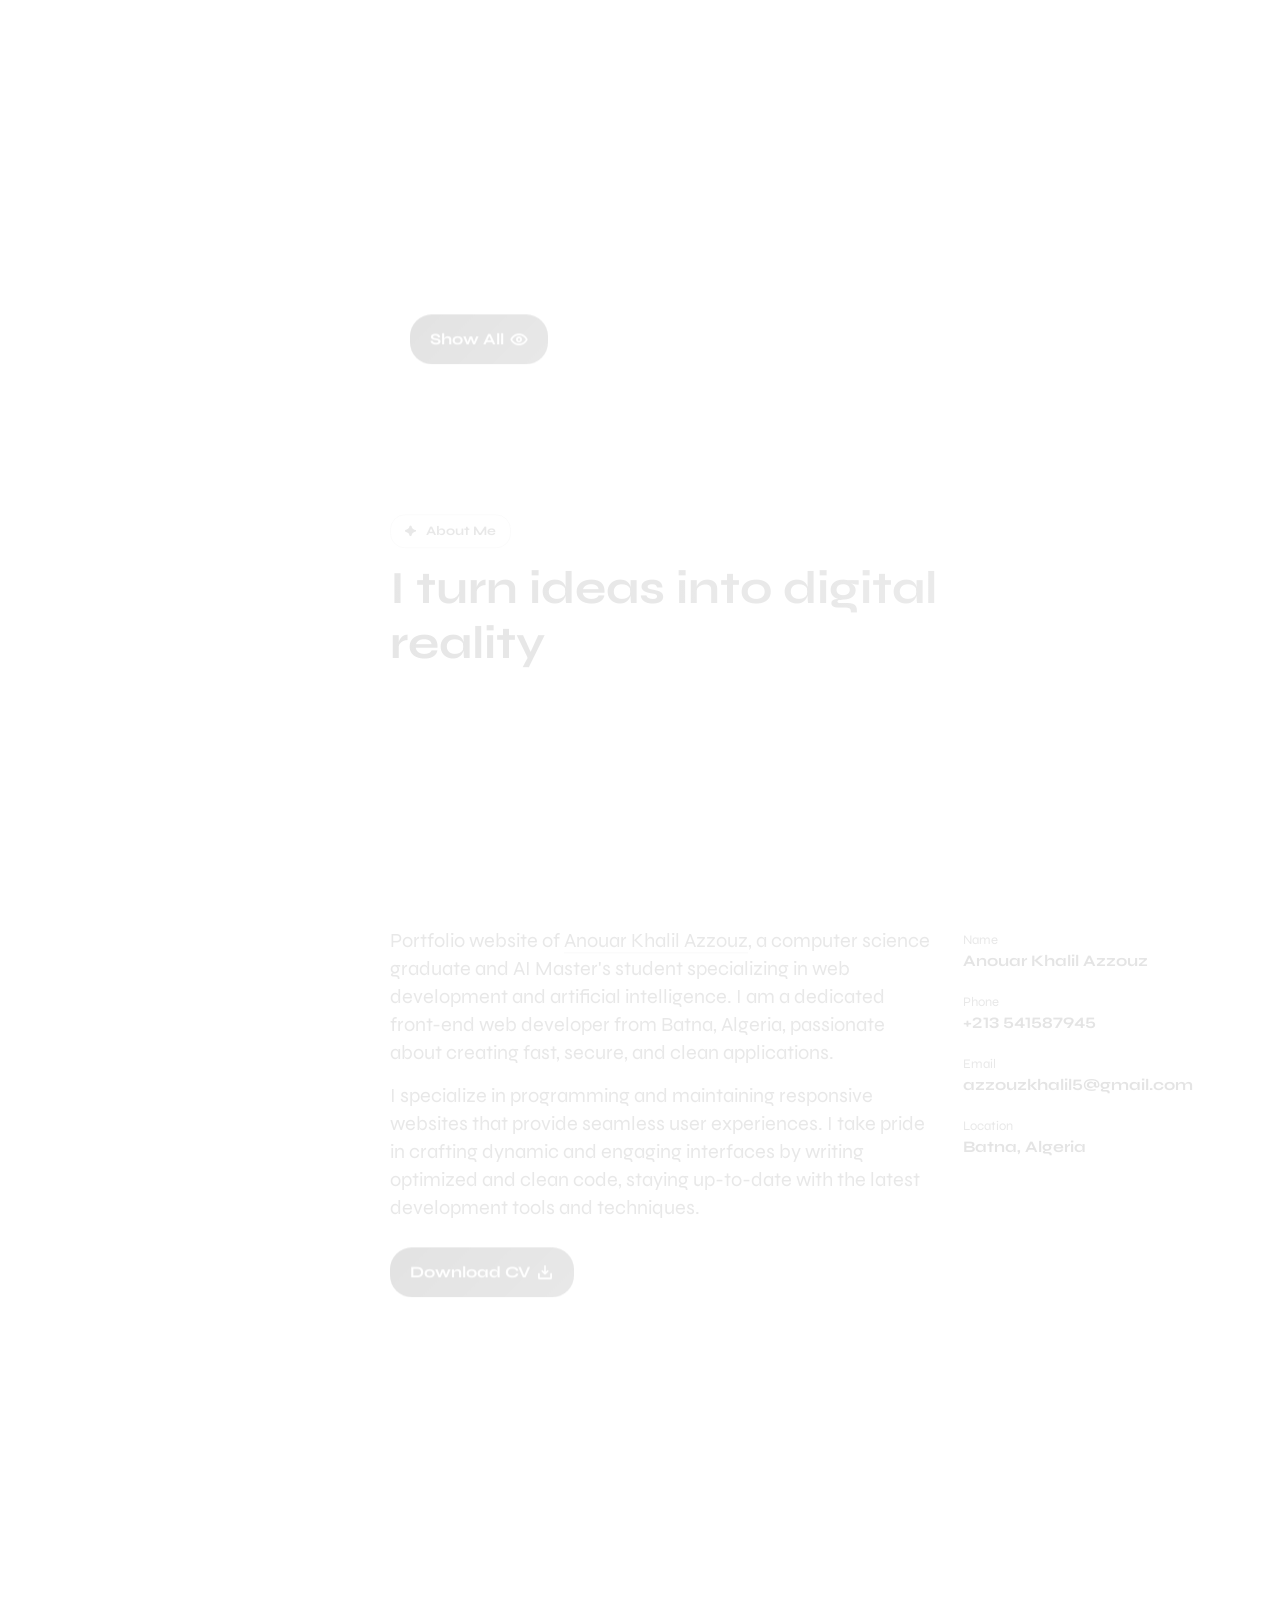
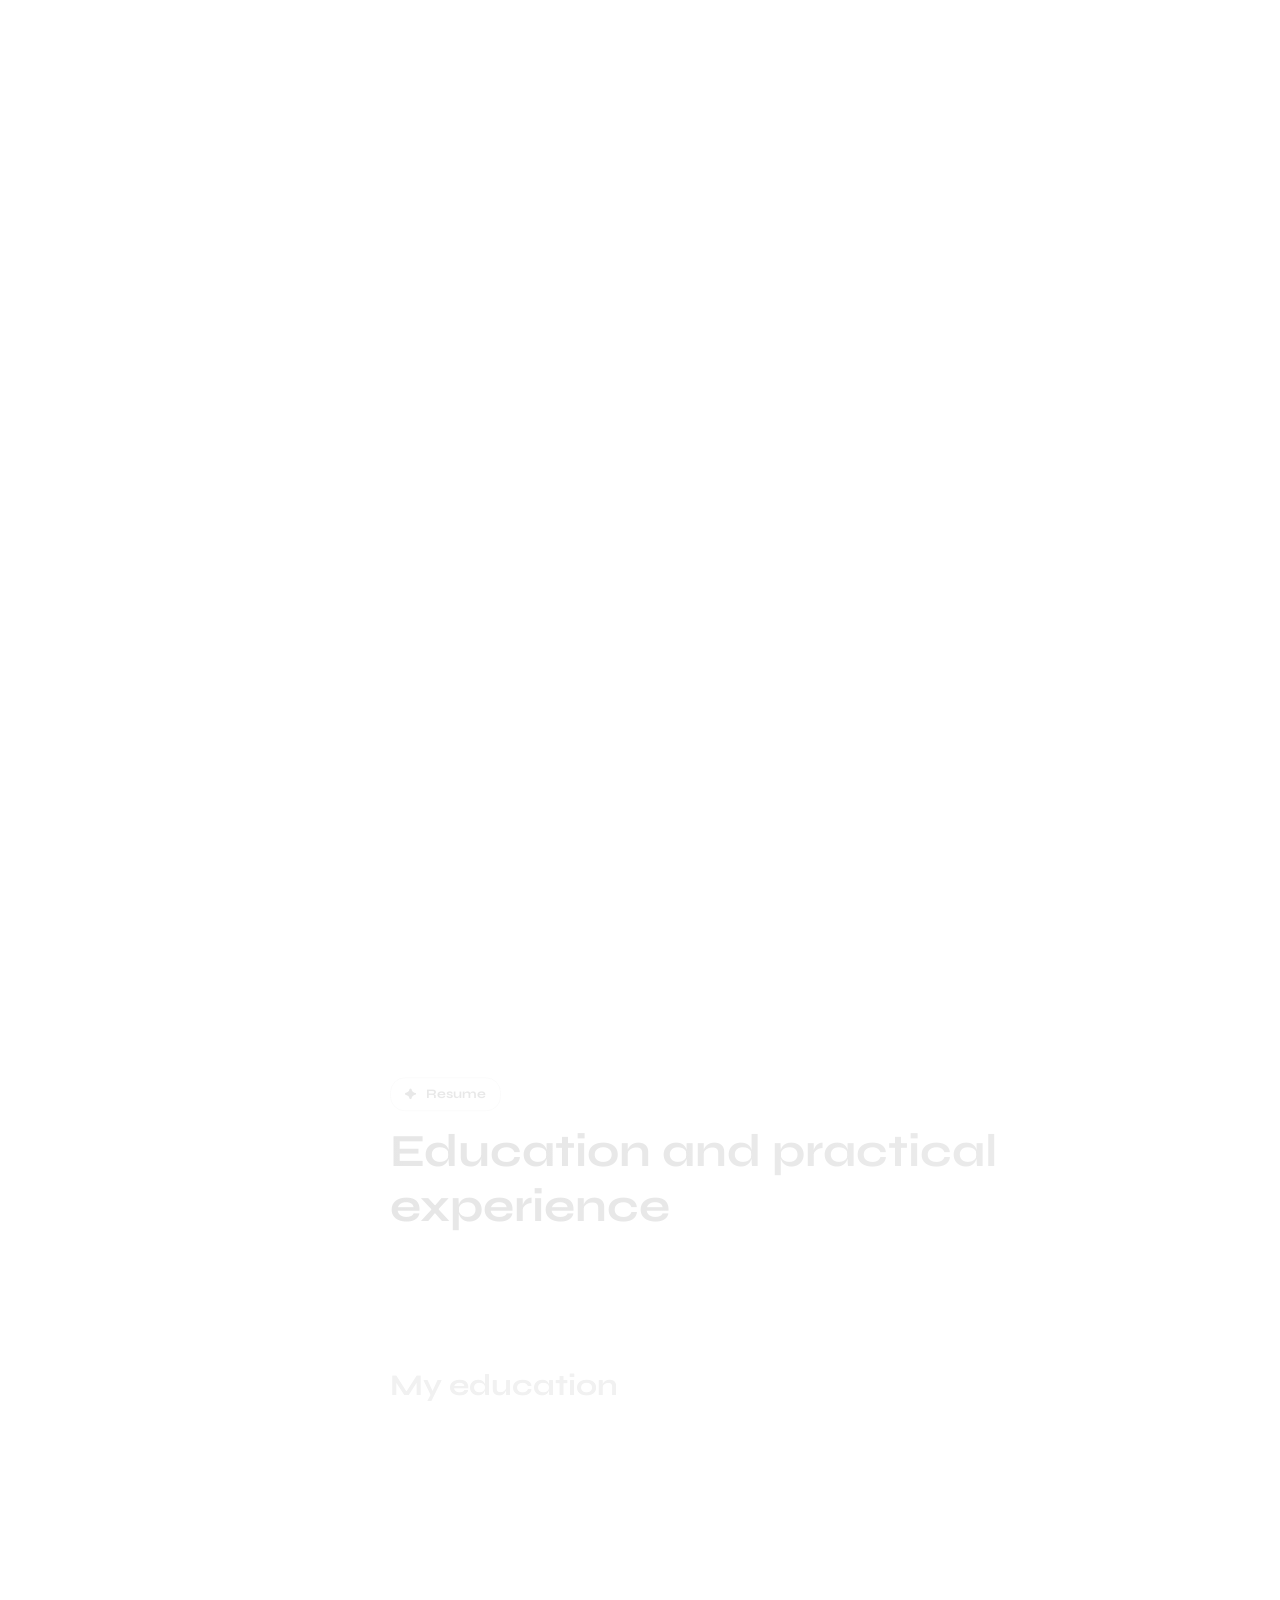
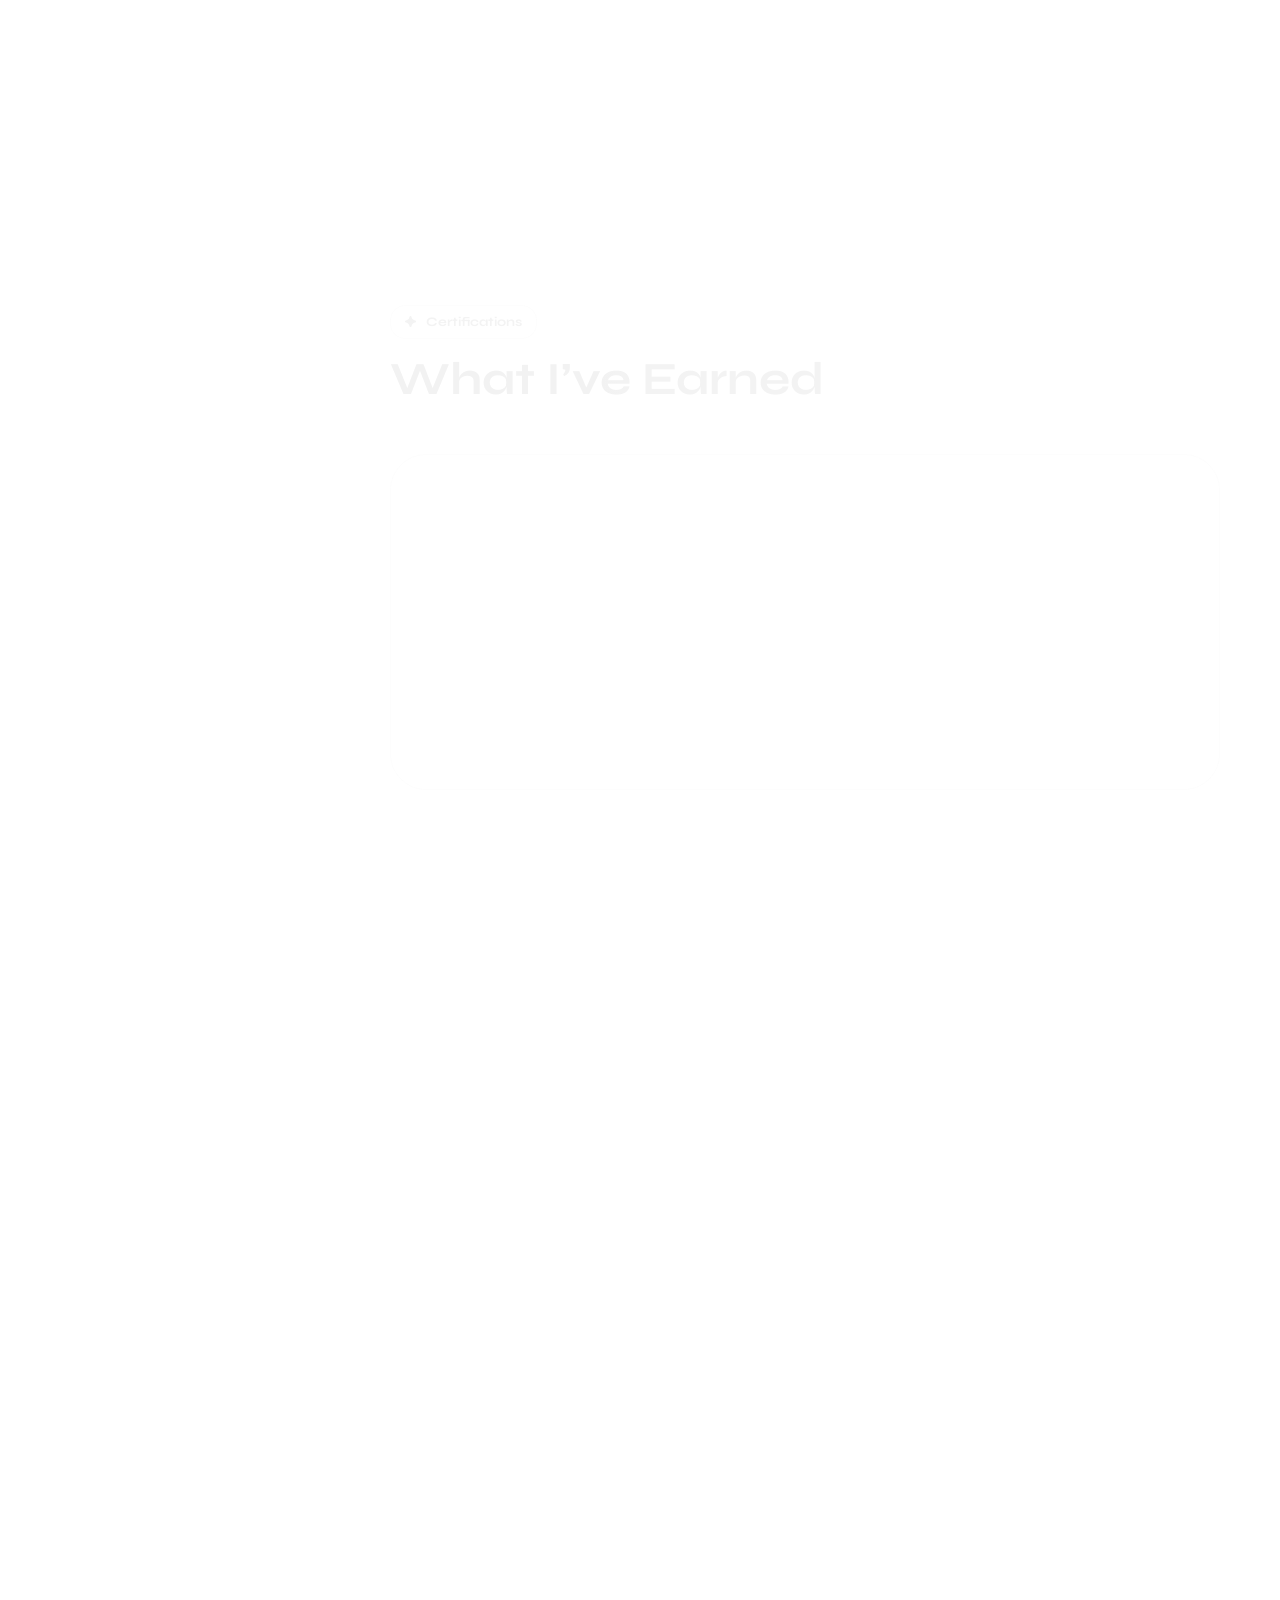
==== commit f2b38973: "content: simplify about section text for SEO consistency" ====
--- a/index.html
+++ b/index.html
@@ -613,19 +613,20 @@
                 <!-- About Me Description Start -->
                 <div class="col-12 col-xl-8 grid-item about-descr">
                   <p class="about-descr__text animate-in-up">
-                    My name is
-                    <a href="#0" class="text-link">Anouar Khalil Azzouz</a>, and
+                    Portfolio website of
+                    <a href="#0" class="text-link">Anouar Khalil Azzouz</a>, a
+                    computer science graduate and AI Master's student
+                    specializing in web development and artificial intelligence.
                     I am a dedicated front-end web developer from Batna,
-                    Algeria. I have a passion for learning and creating new
-                    applications with fast, secure, and clean code.
+                    Algeria, passionate about creating fast, secure, and clean
+                    applications.
                   </p>
                   <p class="about-descr__text animate-in-up">
                     I specialize in programming and maintaining responsive
                     websites that provide seamless user experiences. I take
                     pride in crafting dynamic and engaging interfaces by writing
-                    optimized and clean code. I stay up-to-date with the latest
-                    development tools and techniques to ensure that I deliver
-                    cutting-edge web applications.
+                    optimized and clean code, staying up-to-date with the latest
+                    development tools and techniques.
                   </p>
                   <div class="btn-group about-descr__btnholder animate-in-up">
                     <a
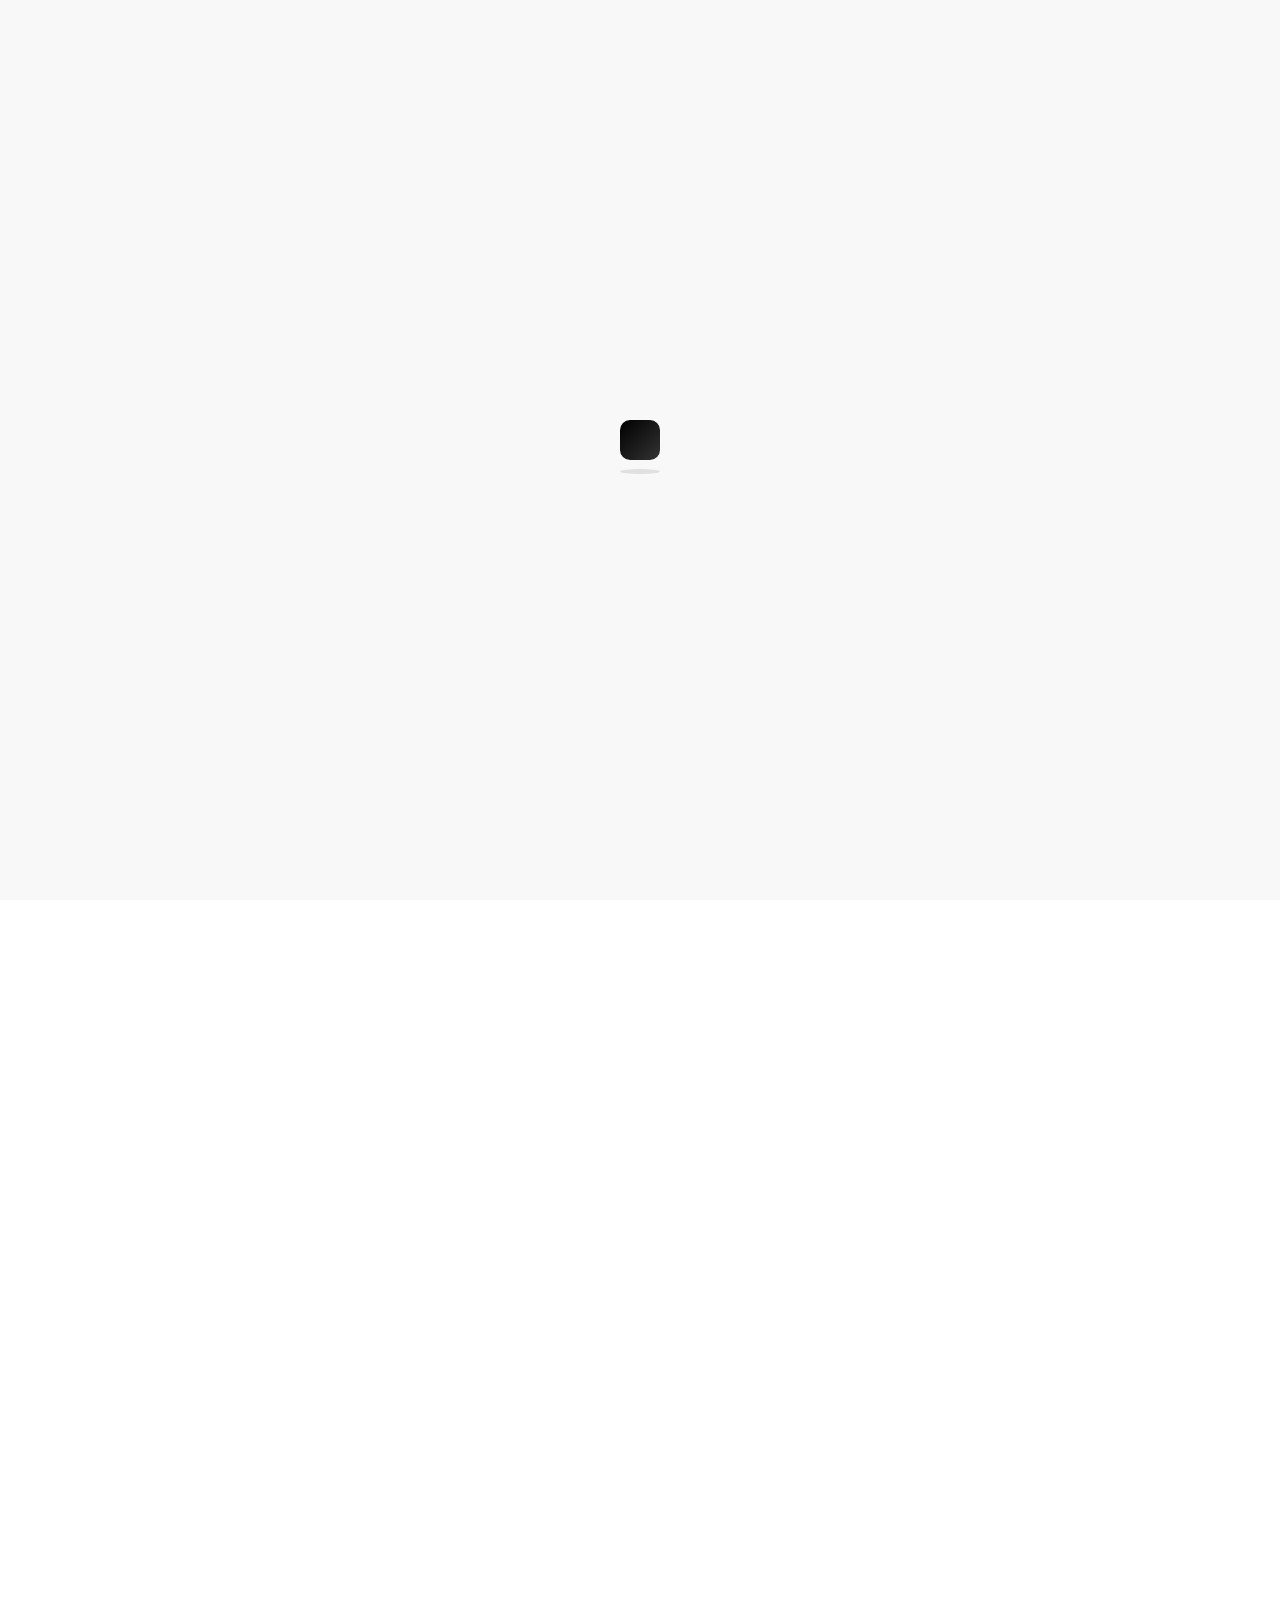
==== commit e75a1e56: "refactor: add data-nosnippet attribute to about section for improved SEO" ====
--- a/index.html
+++ b/index.html
@@ -611,8 +611,11 @@
             <div class="container-fluid p-0">
               <div class="row g-0 justify-content-between">
                 <!-- About Me Description Start -->
-                <div class="col-12 col-xl-8 grid-item about-descr">
-                  <p class="about-descr__text animate-in-up">
+                <div
+                  class="col-12 col-xl-8 grid-item about-descr"
+                  data-nosnippet
+                >
+                  <p class="about-descr__text animate-in-up" data-nosnippet>
                     Portfolio website of
                     <a href="#0" class="text-link">Anouar Khalil Azzouz</a>, a
                     computer science graduate and AI Master's student
@@ -621,7 +624,7 @@
                     Algeria, passionate about creating fast, secure, and clean
                     applications.
                   </p>
-                  <p class="about-descr__text animate-in-up">
+                  <p class="about-descr__text animate-in-up" data-nosnippet>
                     I specialize in programming and maintaining responsive
                     websites that provide seamless user experiences. I take
                     pride in crafting dynamic and engaging interfaces by writing
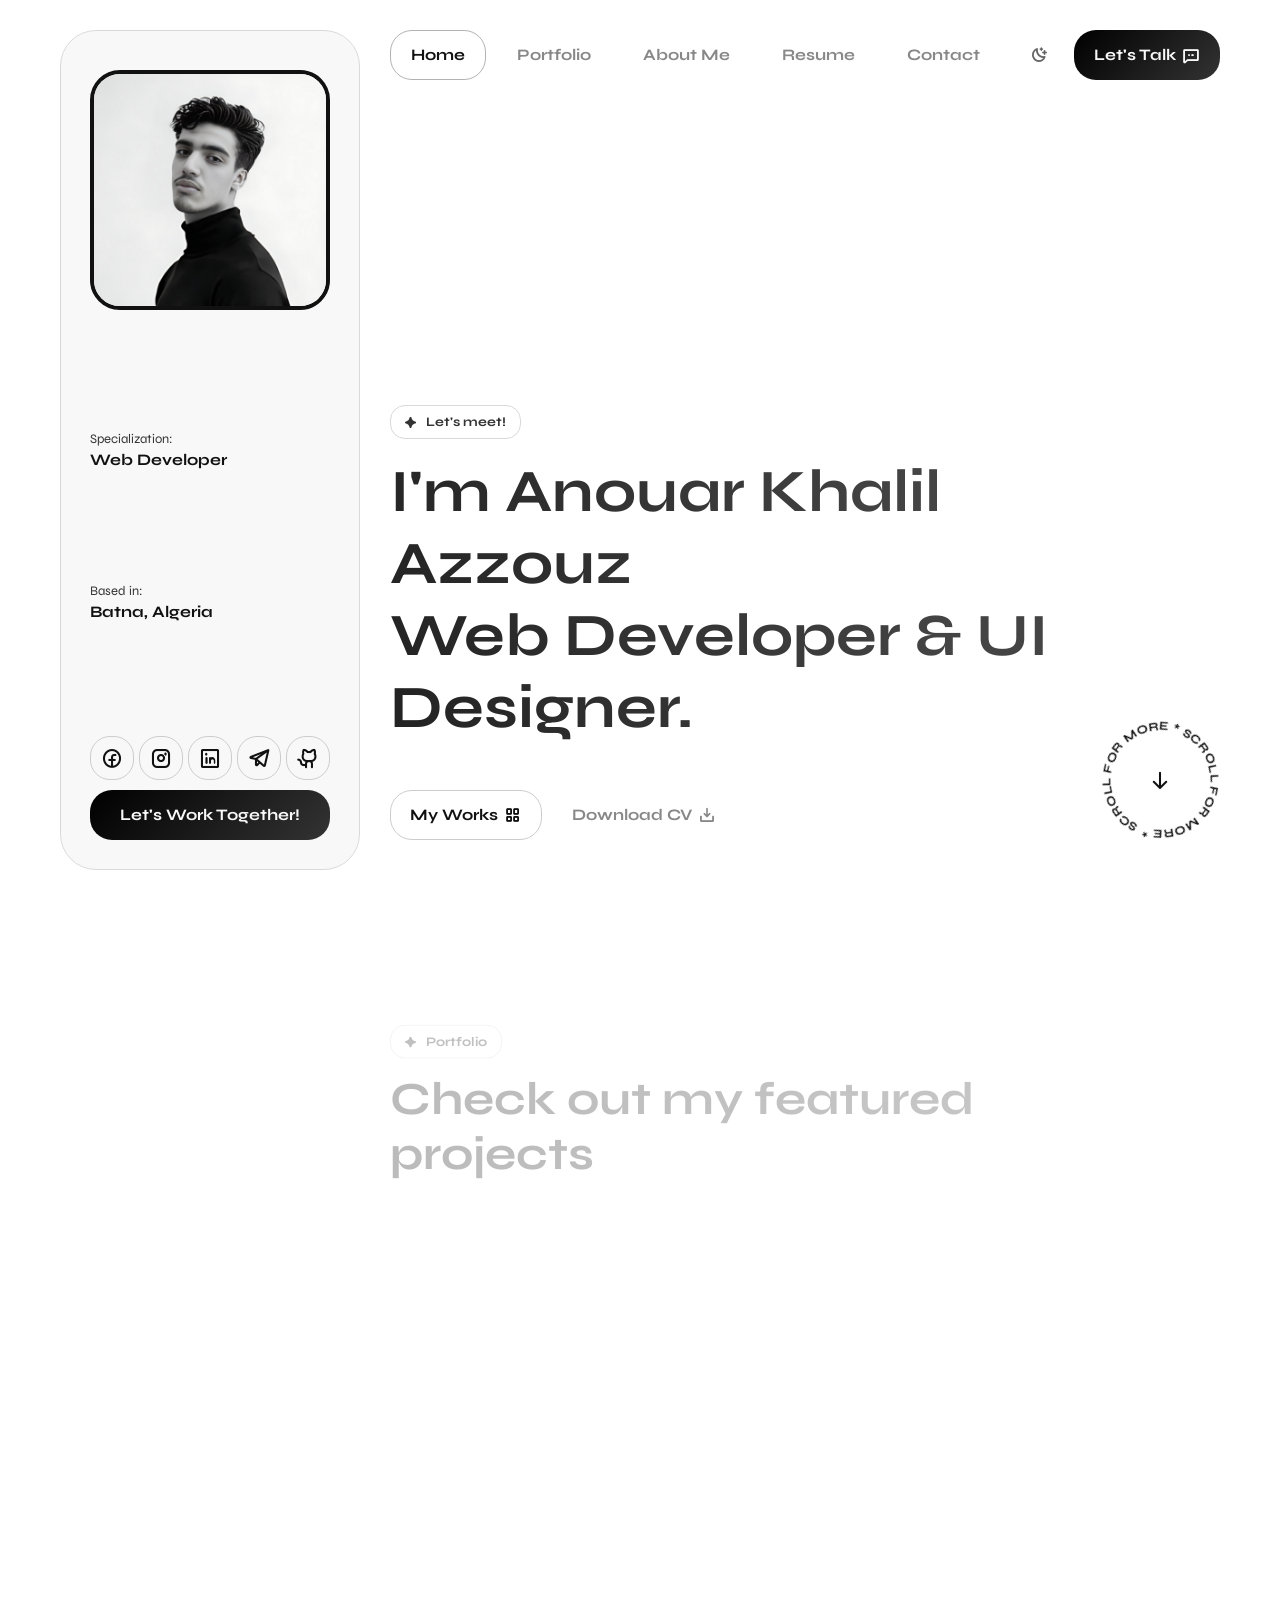
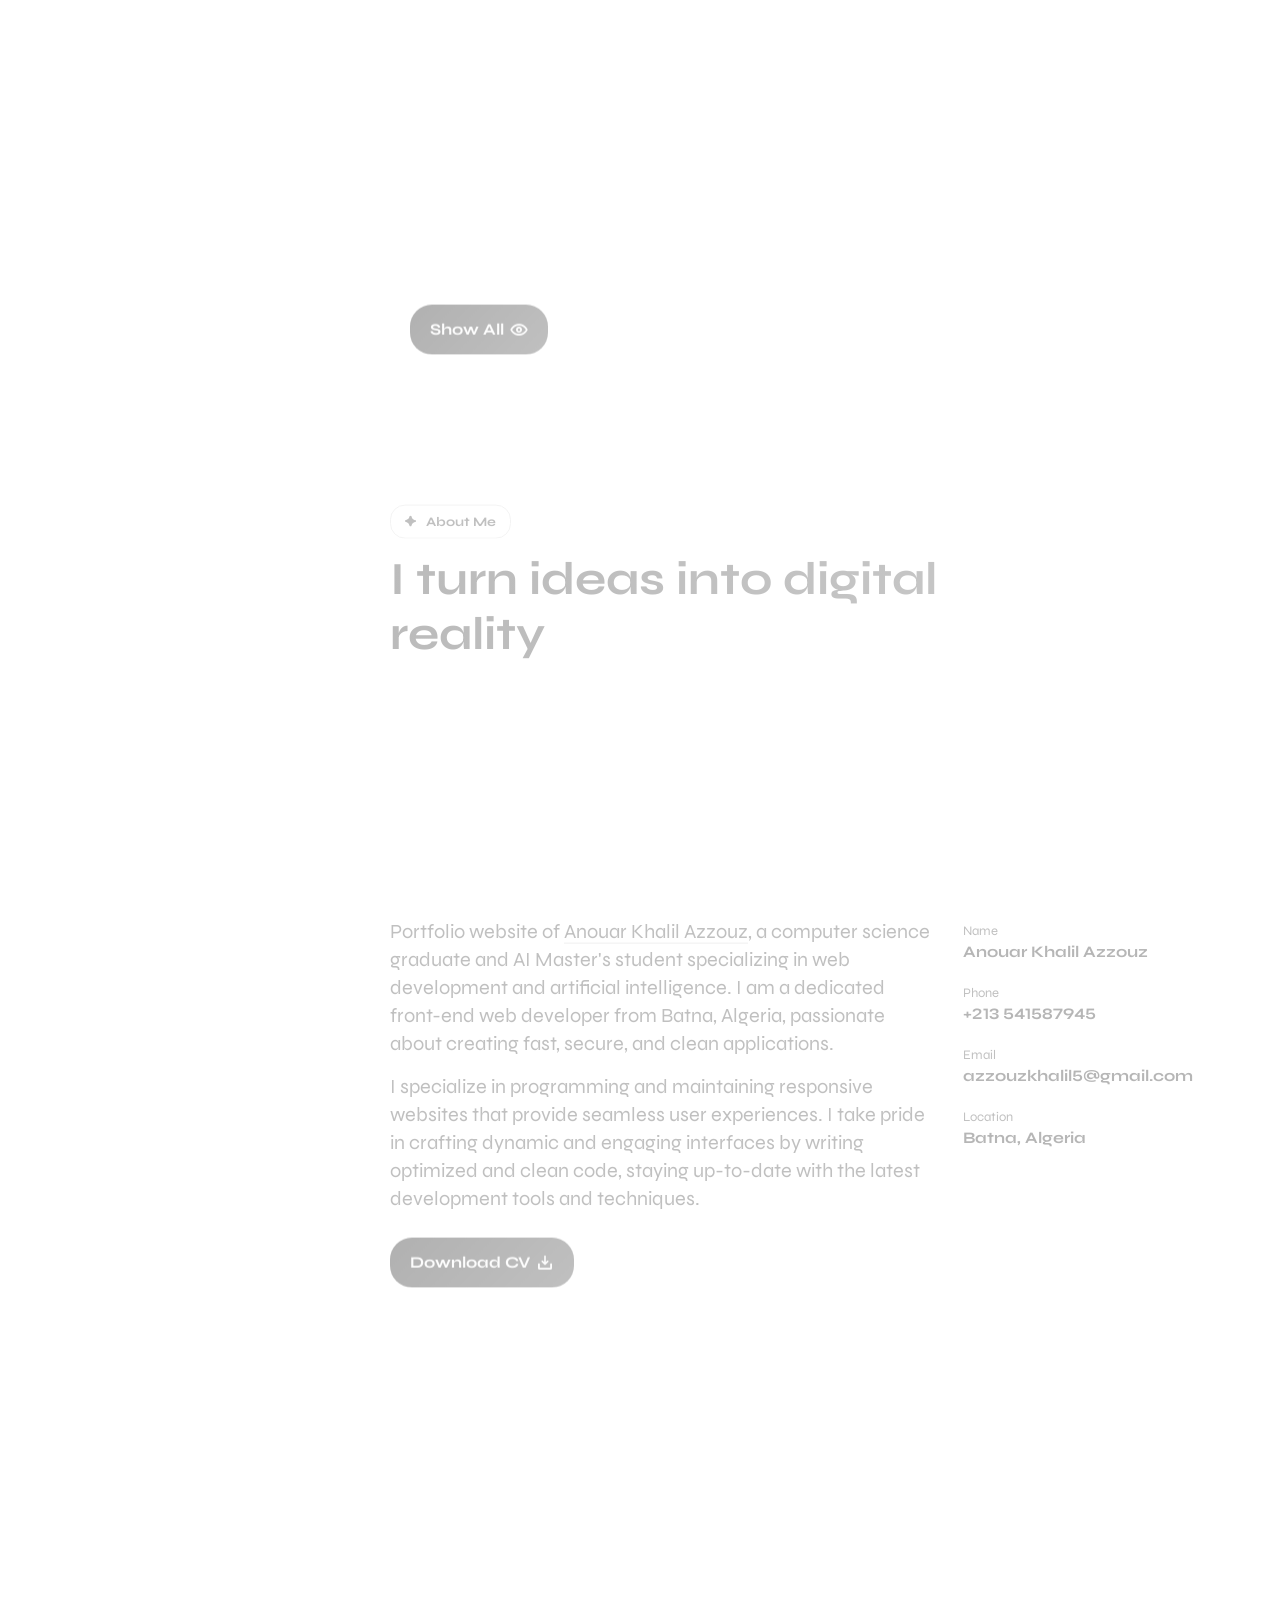
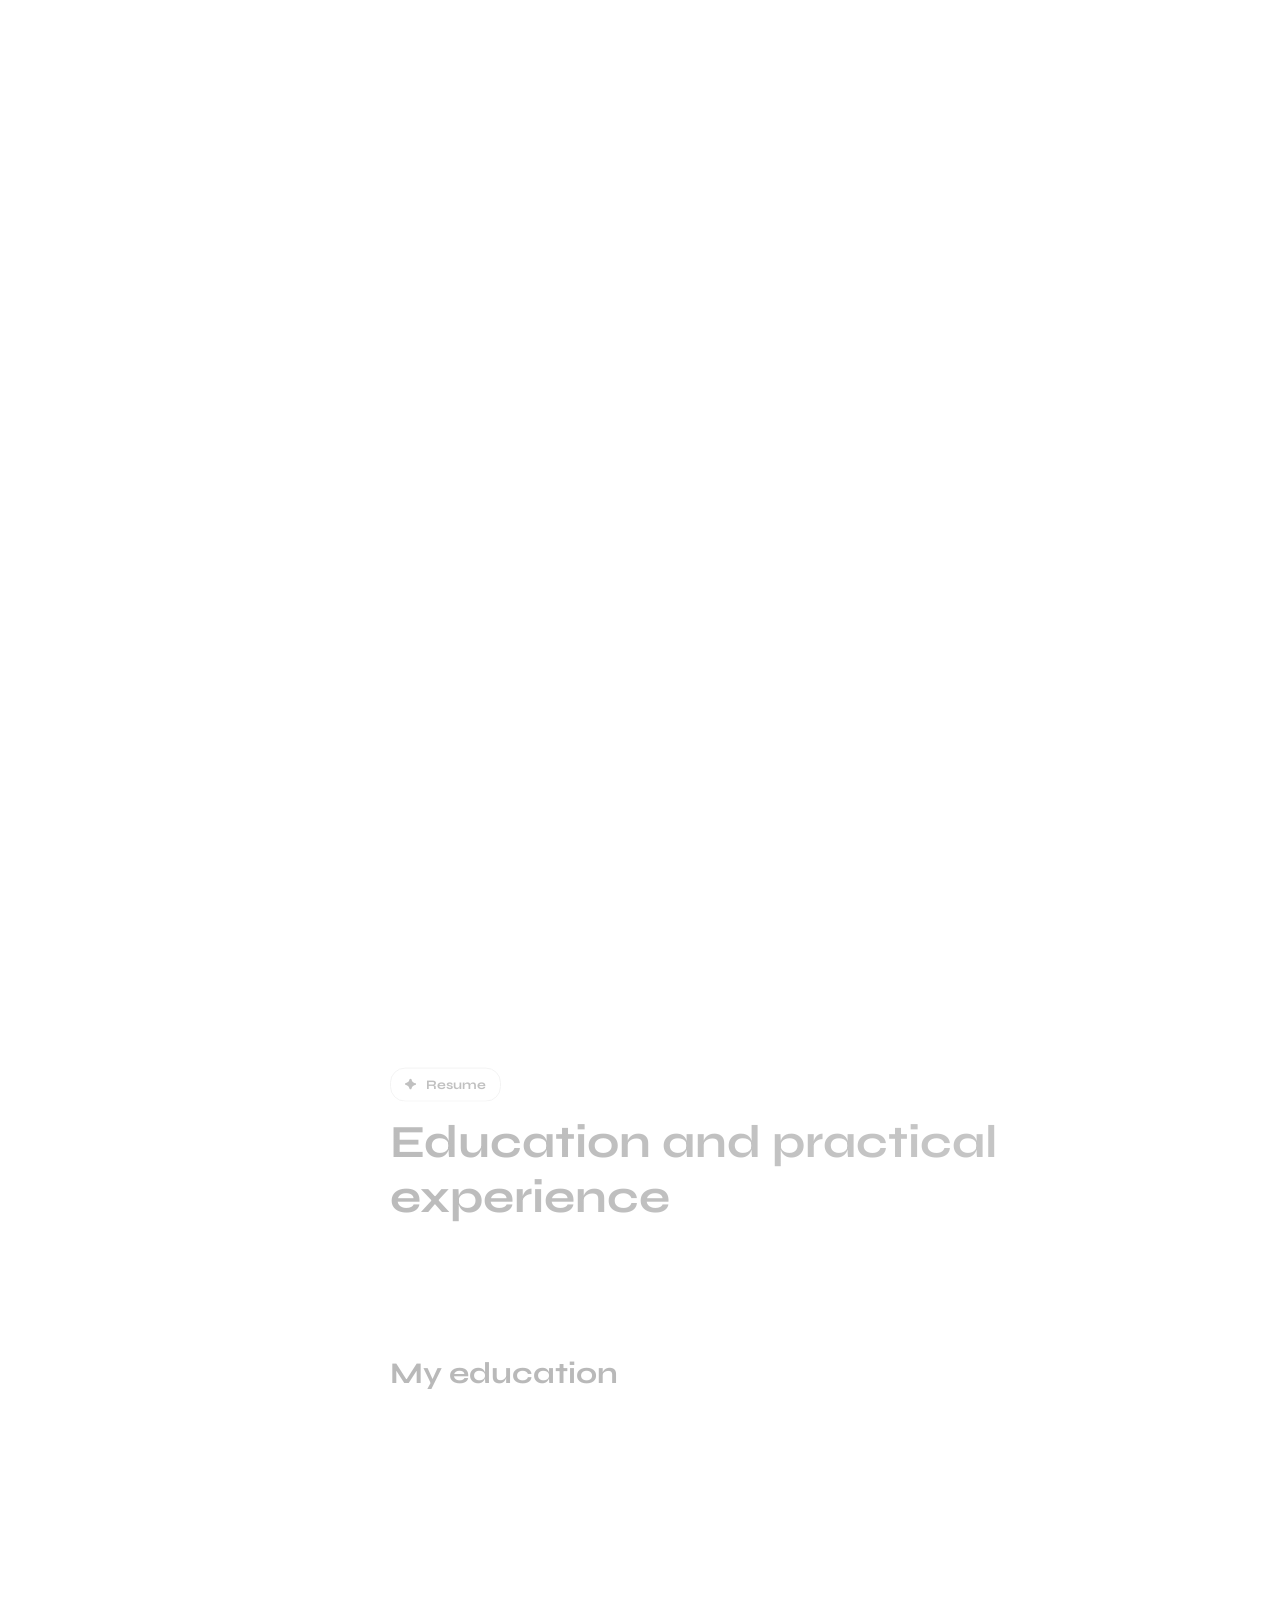
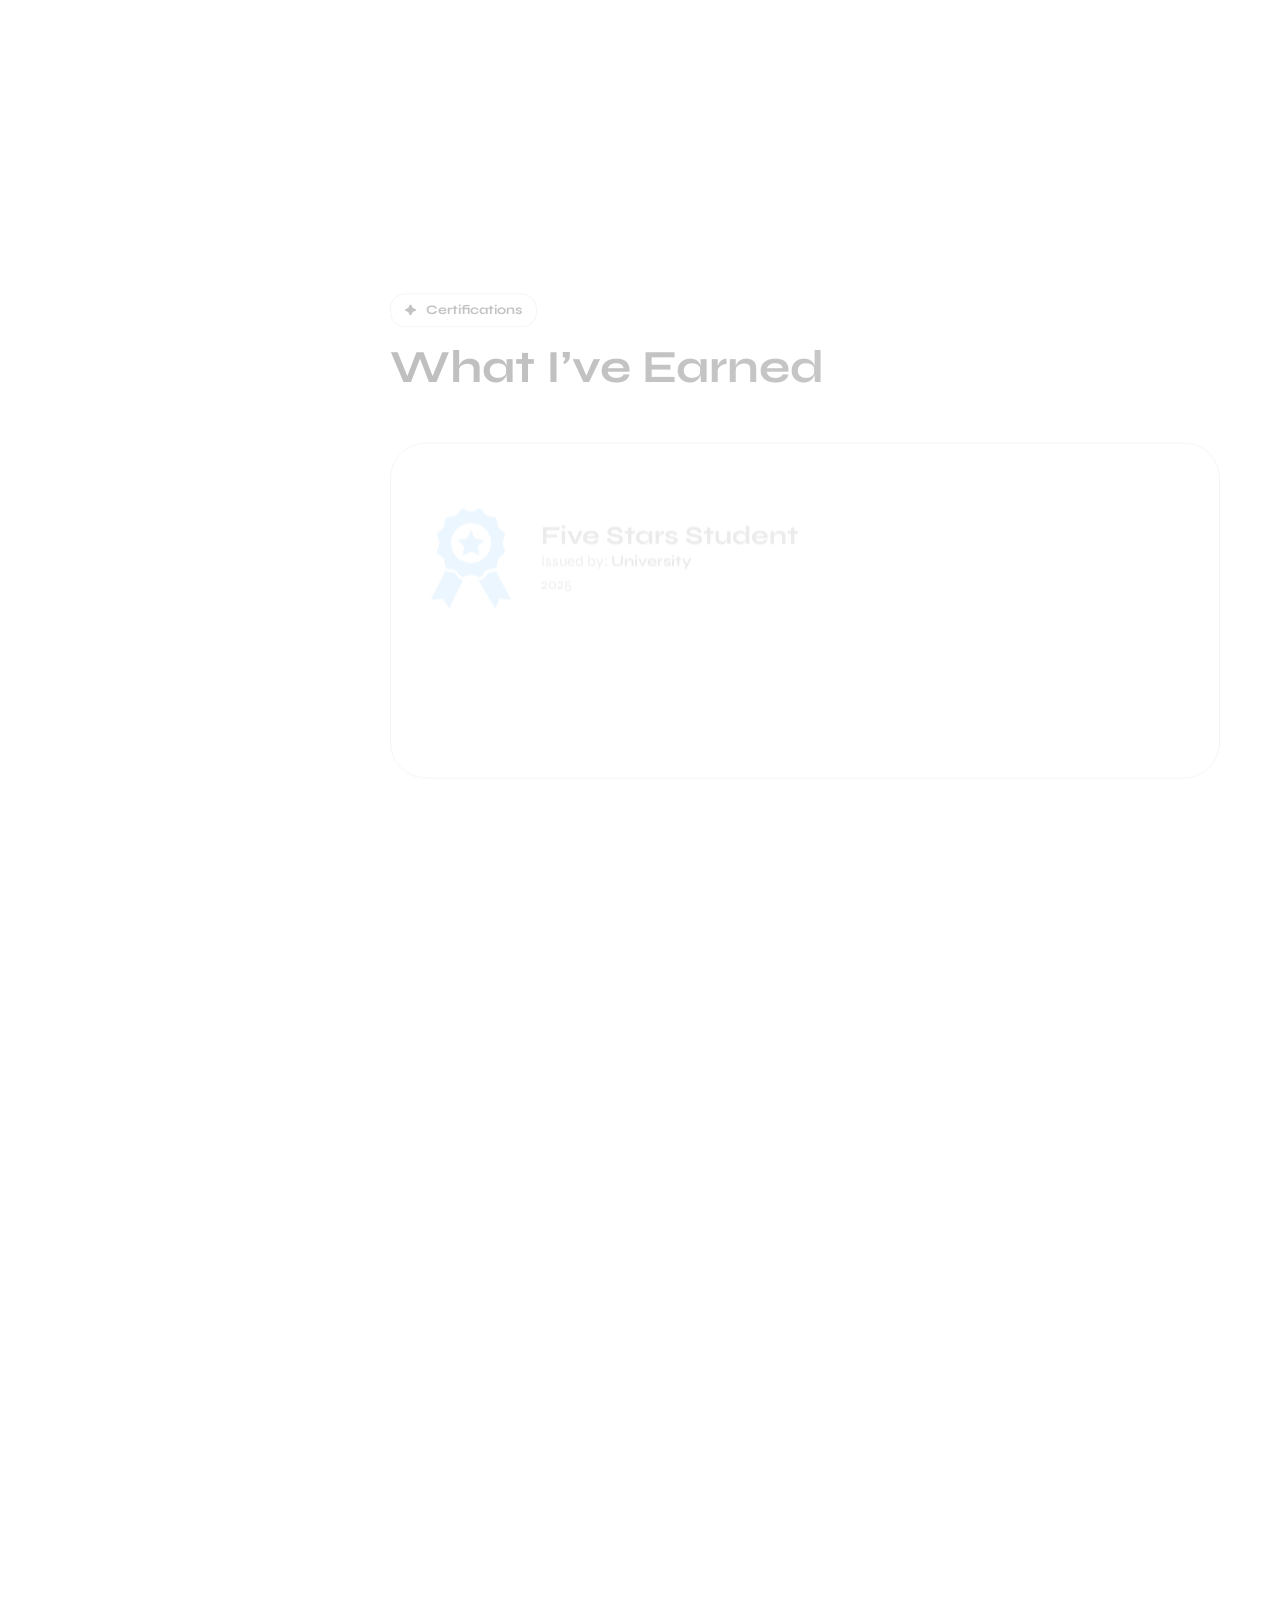
==== commit 37d6a561: "refactor: project cleanup" ====
--- a/index.html
+++ b/index.html
@@ -164,7 +164,7 @@
           <div class="avatar__logo d-flex align-items-center"></div>
           <div class="avatar__image">
             <img
-              src="img/avatars/myPic.jpg"
+              src="img/avatars/myPic.webp"
               alt="Braxton - Personal Portfolio & Resume HTML Template Avatar"
             />
           </div>
@@ -252,7 +252,6 @@
           <div
             id="headline"
             class="headline d-flex align-items-start flex-column"
-            data-speed="1"
           >
             <p class="headline__subtitle animate-headline">
               <svg
@@ -931,7 +930,7 @@
                       >
                         <div class="tauthor__avatar">
                           <img
-                            src="img/logo/award_logo.png"
+                            src="img/logo/award_logo.webp"
                             alt="Certificate"
                           />
                         </div>
@@ -977,7 +976,7 @@
                       >
                         <div class="tauthor__avatar">
                           <img
-                            src="img/logo/CS50x_logo.png"
+                            src="img/logo/CS50x_logo.webp"
                             alt="Harvard University"
                           />
                         </div>
@@ -1020,7 +1019,10 @@
                         class="certifications-card__tauthor d-flex animate-in-up"
                       >
                         <div class="tauthor__avatar">
-                          <img src="img/logo/FCC_logo.png" alt="FreeCodeCamp" />
+                          <img
+                            src="img/logo/FCC_logo.webp"
+                            alt="FreeCodeCamp"
+                          />
                         </div>
                         <div
                           class="tauthor__info d-flex flex-column justify-content-center"
@@ -1061,7 +1063,7 @@
                       >
                         <div class="tauthor__avatar">
                           <img
-                            src="img/logo/Sololearn_logo.png"
+                            src="img/logo/Sololearn_logo.webp"
                             alt="JavaScript Algorithms"
                           />
                         </div>
@@ -1104,7 +1106,7 @@
                       >
                         <div class="tauthor__avatar">
                           <img
-                            src="img/logo/EFSET_logo.png"
+                            src="img/logo/EFSET_logo.webp"
                             alt="English Certificate"
                           />
                         </div>
@@ -1147,7 +1149,7 @@
                       >
                         <div class="tauthor__avatar">
                           <img
-                            src="img/logo/openUni_logo.png"
+                            src="img/logo/openUni_logo.webp"
                             alt="Information Technology"
                           />
                         </div>
--- a/css/loaders/loader.css
+++ b/css/loaders/loader.css
@@ -29,34 +29,34 @@
   --t-placeholder--light: #969bb2;
   --base-opp--light: #111111;
   --t-opp-bright--light: #ebf0f7;
-  --t-opp-medium--light: #C7C6D3;
-  --t-opp-muted--light: #A1A1AF;
-  --gradient-one--light: #CEC4EF;
+  --t-opp-medium--light: #c7c6d3;
+  --t-opp-muted--light: #a1a1af;
+  --gradient-one--light: #cec4ef;
   --gradient-two--light: #f5c5cd;
   --gradient-three--light: #ac8fe3;
   /* dark color scheme */
   --base--dark: #111111;
   --base-tint--dark: #161616;
   --base-shade--dark: #000000;
-  --accent--dark: #E4B8BF;
-  --secondary--dark: #CEC4EF;
+  --accent--dark: #e4b8bf;
+  --secondary--dark: #cec4ef;
   --secondary-rgba--dark: rgba(206, 196, 239, 0.2);
-  --stroke-controls--dark: #4B4B51;
+  --stroke-controls--dark: #4b4b51;
   --stroke-controls-neutral--dark: rgba(255, 255, 255, 0.3);
   --stroke-elements--dark: #303033;
   --t-bright--dark: #e9e9f1;
-  --t-medium--dark: #C7C6D3;
-  --t-muted--dark: #A1A1AF;
-  --t-accent--dark: #E1BAC5;
-  --t-secondary--dark: #CEC4EF;
-  --t-disabled--dark: #8B8A91;
-  --t-placeholder--dark: #58585E;
+  --t-medium--dark: #c7c6d3;
+  --t-muted--dark: #a1a1af;
+  --t-accent--dark: #e1bac5;
+  --t-secondary--dark: #cec4ef;
+  --t-disabled--dark: #8b8a91;
+  --t-placeholder--dark: #58585e;
   --base-opp--dark: #fafafa;
   --t-opp-bright--dark: #121319;
   --t-opp-medium--dark: #626577;
   --t-opp-muted--dark: #717586;
   --gradient-one--dark: #a287d5;
-  --gradient-two--dark: #E4B8BF;
+  --gradient-two--dark: #e4b8bf;
   --gradient-three--dark: #8b6bc5;
   /* permanent colors */
   --per-base: #111111;
@@ -64,7 +64,7 @@
   --per-stroke-controls: rgba(255, 255, 255, 0.4);
   --t-per-bright-light: #ffffff;
   --t-per-medium-light: #f2f2f2;
-  --t-per-muted-light: #C7C6D3;
+  --t-per-muted-light: #c7c6d3;
   --t-per-bright-dark: #27293b;
   --t-per-medium-dark: #626577;
   --t-per-muted-dark: #717586;
@@ -134,7 +134,7 @@
   }
 }
 
-[color-scheme=light] {
+[color-scheme="light"] {
   --base: var(--base--light);
   --base-tint: var(--base-tint--light);
   --base-shade: var(--base-shade--light);
@@ -160,7 +160,7 @@
   --gradient-three: var(--gradient-three--light);
 }
 
-[color-scheme=dark] {
+[color-scheme="dark"] {
   --base: var(--base--dark);
   --base-tint: var(--base-tint--dark);
   --base-shade: var(--base-shade--dark);
@@ -236,7 +236,11 @@
   width: 40px;
   height: 40px;
   background: var(--accent);
-  background: -moz-linear-gradient(315deg, var(--accent) 0%, var(--secondary) 100%);
+  background: -moz-linear-gradient(
+    315deg,
+    var(--accent) 0%,
+    var(--secondary) 100%
+  );
   background: linear-gradient(135deg, var(--accent) 0%, var(--secondary) 100%);
   -webkit-animation: jump 0.5s linear infinite;
   -moz-animation: jump 0.5s linear infinite;
@@ -372,4 +376,4 @@
 
 /* ------------------------------------------------*/
 /* Loader Styles End */
-/* ------------------------------------------------*/+/* ------------------------------------------------*/
